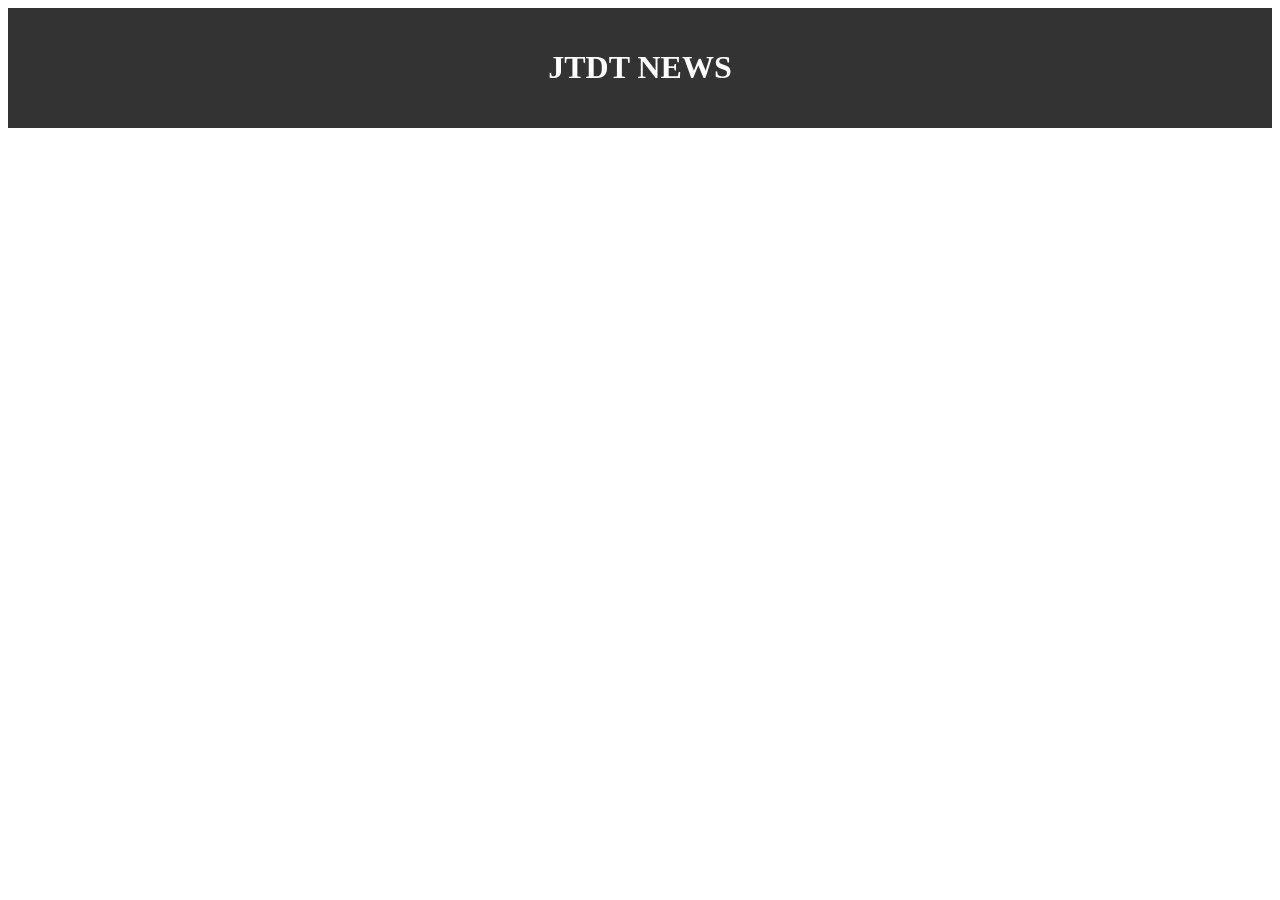
==== index.html @ c072f0c9 "add index.html style.css" ====
<!DOCTYPE html>
<html lang="en">
<head>
    <meta charset="UTF-8">
    <meta name="viewport" content="width=device-width, initial-scale=1.0">
    <title>JTDT NEWS</title>
    <link rel="stylesheet" href="style.css">
</head>
<body>
    <header class="header">
        <h1>JTDT NEWS</h1>
    </header>

    
</body>
</html>
---- style.css ----
.header{
    background-color: #333;
    color: white;
    padding: 20px;
    text-align: center;
}
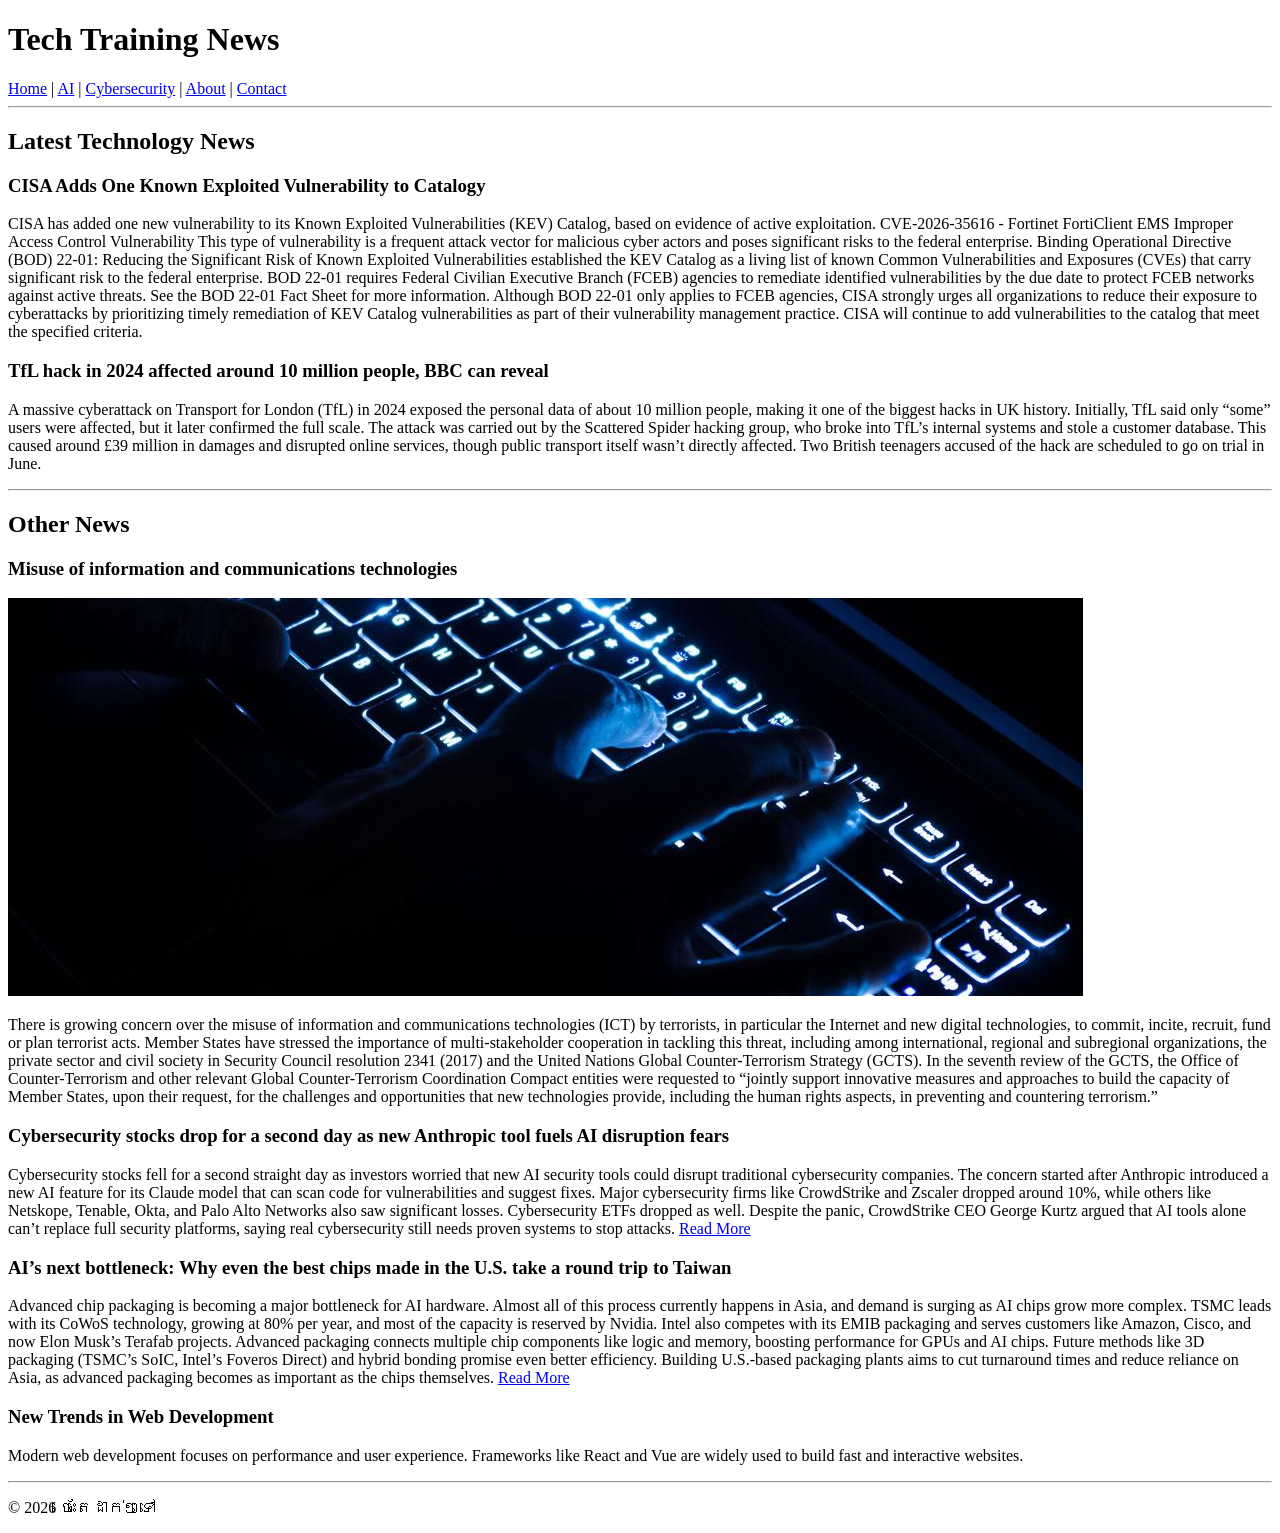
==== commit 5296eb42: "Update Code.html 40%" ====
--- a/index.html
+++ b/index.html
@@ -1,16 +1,116 @@
 <!DOCTYPE html>
-<html lang="en">
+<html>
 <head>
-    <meta charset="UTF-8">
-    <meta name="viewport" content="width=device-width, initial-scale=1.0">
-    <title>JTDT NEWS</title>
-    <link rel="stylesheet" href="style.css">
+    <title>Tech Training News</title>
 </head>
 <body>
-    <header class="header">
-        <h1>JTDT NEWS</h1>
-    </header>
 
-    
+<header>
+    <h1>Tech Training News</h1>
+    <nav>
+        <a href="index.html">Home</a> |
+        <a href="ai.html">AI</a> |
+        <a href="cybersecurity.html">Cybersecurity</a> |
+        <a href="about.html">About</a> |
+        <a href="contact.html">Contact</a>
+    </nav>
+</header>
+
+<hr>
+
+<main>
+
+<!-- HERO SECTION -->
+<section>
+    <h2>Latest Technology News</h2>
+
+    <article>
+        <h3>CISA Adds One Known Exploited Vulnerability to Catalogy</h3>
+        <p>
+        CISA has added one new vulnerability to its Known Exploited Vulnerabilities (KEV) Catalog, based on evidence of active exploitation.
+
+        CVE-2026-35616 - Fortinet FortiClient EMS Improper Access Control Vulnerability
+        This type of vulnerability is a frequent attack vector for malicious cyber actors and poses significant risks to the federal enterprise.
+
+        Binding Operational Directive (BOD) 22-01: Reducing the Significant Risk of Known Exploited Vulnerabilities established the KEV Catalog as a living list of known Common Vulnerabilities and Exposures (CVEs) that carry significant risk to the federal enterprise. BOD 22-01 requires Federal Civilian Executive Branch (FCEB) agencies to remediate identified vulnerabilities by the due date to protect FCEB networks against active threats. See the BOD 22-01 Fact Sheet for more information.
+
+        Although BOD 22-01 only applies to FCEB agencies, CISA strongly urges all organizations to reduce their exposure to cyberattacks by prioritizing timely remediation of KEV Catalog vulnerabilities as part of their vulnerability management practice. CISA will continue to add vulnerabilities to the catalog that meet the specified criteria.
+        </p>
+    </article>
+
+    <article>
+        <h3>TfL hack in 2024 affected around 10 million people, BBC can reveal</h3>
+        <p>
+        A massive cyberattack on Transport for London (TfL) in 2024 exposed the personal data of about 10 million people, making it one of the biggest hacks in UK history. Initially, TfL said only “some” users were affected, but it later confirmed the full scale.
+
+        The attack was carried out by the Scattered Spider hacking group, who broke into TfL’s internal systems and stole a customer database. This caused around £39 million in damages and disrupted online services, though public transport itself wasn’t directly affected.
+
+        Two British teenagers accused of the hack are scheduled to go on trial in June.
+        </p>
+    </article>
+
+</section>
+
+<hr>
+
+<!-- NEWS GRID -->
+<section>
+    <h2>Other News</h2>
+
+    <article>
+        <h3>Misuse of information and communications technologies</h3>
+        <img src="images/misuse.png" alt="cyber">
+        <p>
+        There is growing concern over the misuse of information and communications technologies (ICT) by terrorists, in particular the Internet and new digital technologies, to commit, incite, recruit, fund or plan terrorist acts.
+
+        Member States have stressed the importance of multi-stakeholder cooperation in tackling this threat, including among international, regional and subregional organizations, the private sector and civil society in Security Council resolution 2341 (2017) and the United Nations Global Counter-Terrorism Strategy (GCTS).
+
+        In the seventh review of the GCTS, the Office of Counter-Terrorism and other relevant Global Counter-Terrorism Coordination Compact entities were requested to “jointly support innovative measures and approaches to build the capacity of Member States, upon their request, for the challenges and opportunities that new technologies provide, including the human rights aspects, in preventing and countering terrorism.”
+        </p>
+    </article>
+
+    <article>
+        <h3>Cybersecurity stocks drop for a second day as new Anthropic tool fuels AI disruption fears</h3>
+        <p>
+        Cybersecurity stocks fell for a second straight day as investors worried that new AI security tools could disrupt traditional cybersecurity companies.
+
+        The concern started after Anthropic introduced a new AI feature for its Claude model that can scan code for vulnerabilities and suggest fixes.
+
+        Major cybersecurity firms like CrowdStrike and Zscaler dropped around 10%, while others like Netskope, Tenable, Okta, and Palo Alto Networks also saw significant losses. Cybersecurity ETFs dropped as well.
+
+        Despite the panic, CrowdStrike CEO George Kurtz argued that AI tools alone can’t replace full security platforms, saying real cybersecurity still needs proven systems to stop attacks.
+        <a href="http://cnbc.com/2026/02/23/cybersecurity-stocks-anthropic-ai-crowdstrike.html">Read More</a>
+        </p>
+    </article>
+
+    <article>
+        <h3>AI’s next bottleneck: Why even the best chips made in the U.S. take a round trip to Taiwan</h3>
+        <p>Advanced chip packaging is becoming a major bottleneck for AI hardware. Almost all of this process currently happens in Asia, and demand is surging as AI chips grow more complex.
+
+            TSMC leads with its CoWoS technology, growing at 80% per year, and most of the capacity is reserved by Nvidia. Intel also competes with its EMIB packaging and serves customers like Amazon, Cisco, and now Elon Musk’s Terafab projects.
+
+            Advanced packaging connects multiple chip components like logic and memory, boosting performance for GPUs and AI chips. Future methods like 3D packaging (TSMC’s SoIC, Intel’s Foveros Direct) and hybrid bonding promise even better efficiency.
+
+            Building U.S.-based packaging plants aims to cut turnaround times and reduce reliance on Asia, as advanced packaging becomes as important as the chips themselves. 
+<a href="https://www.cnbc.com/2026/04/08/tsmc-nvidia-advanced-packaging-intel.html">Read More</a>
+        </p>
+    </article>
+
+    <article>
+        <h3>New Trends in Web Development</h3>
+        <p>
+        Modern web development focuses on performance and user experience.
+        Frameworks like React and Vue are widely used to build fast and interactive websites.
+        </p>
+    </article>
+
+</section>
+
+<hr>
+
+<footer>
+    <p>© 2026 ចេះតែដាក់ៗទៅ</p>
+</footer>
+
 </body>
 </html>
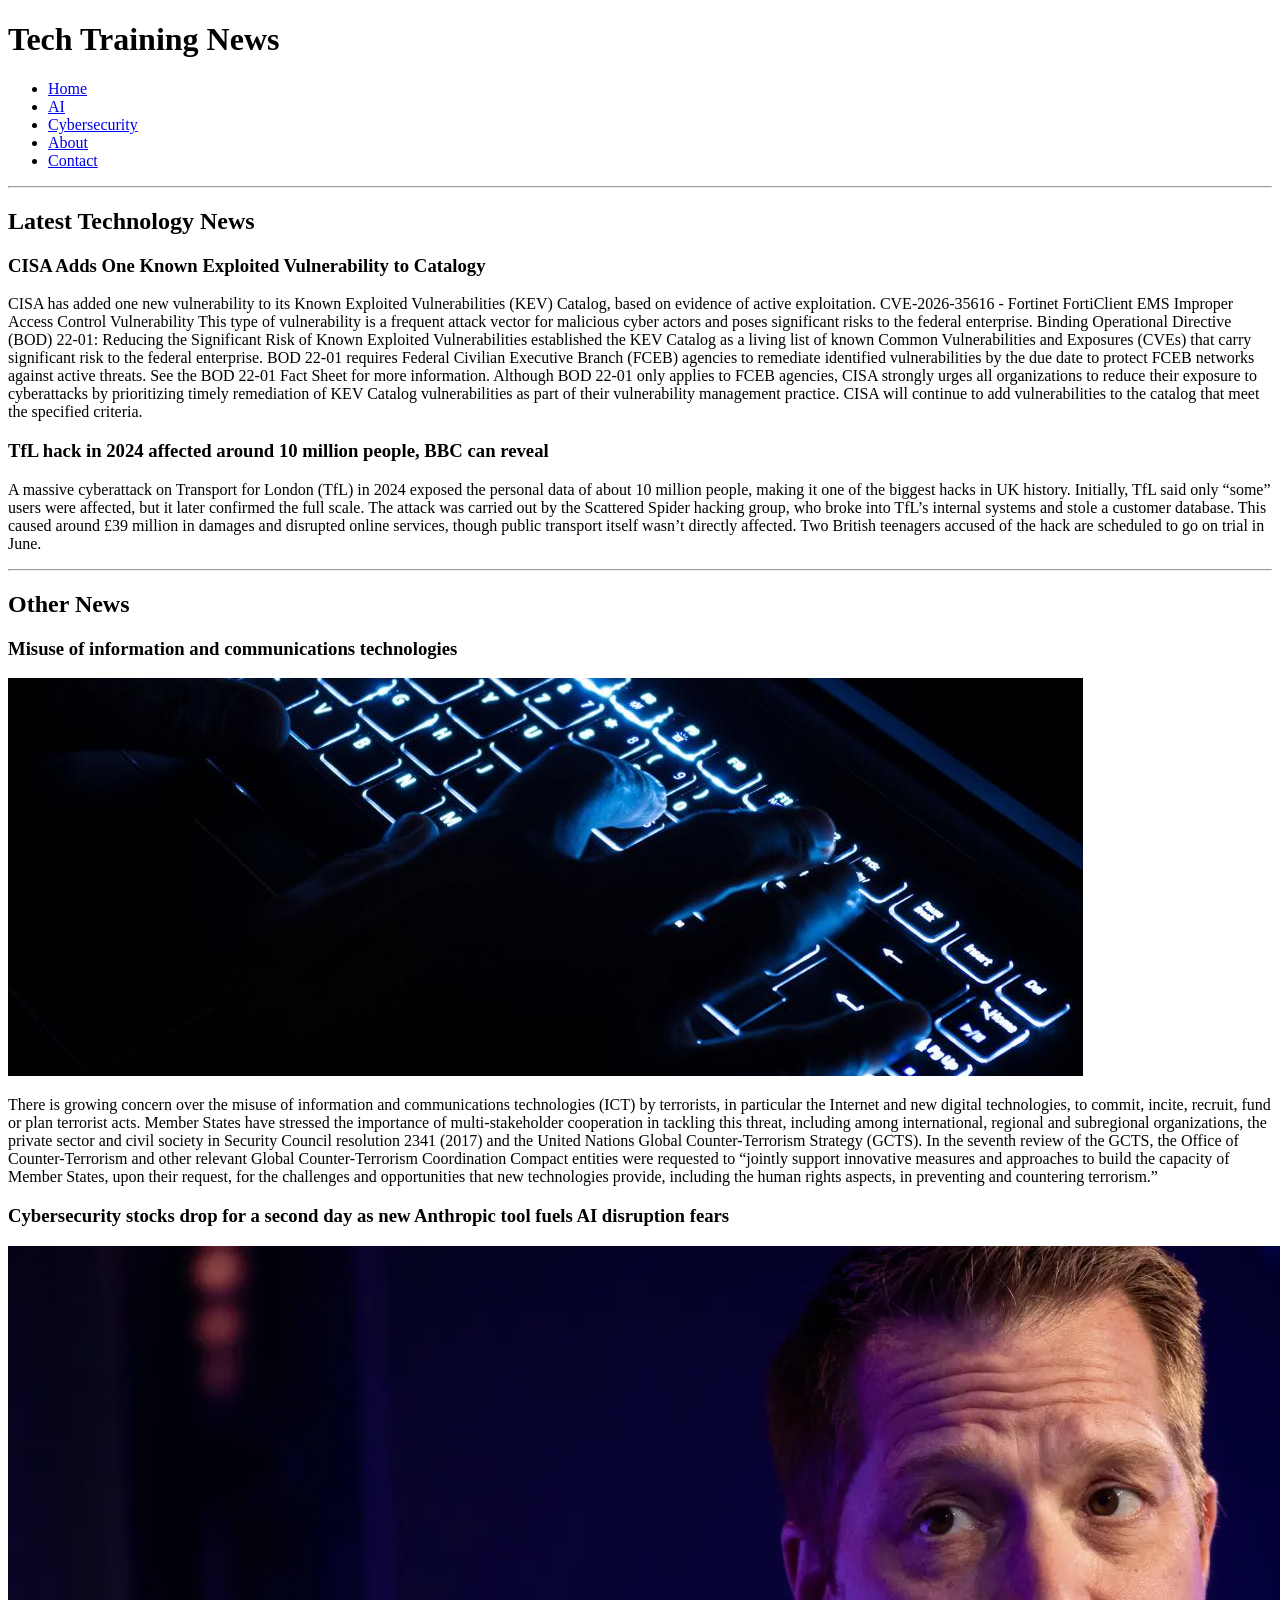
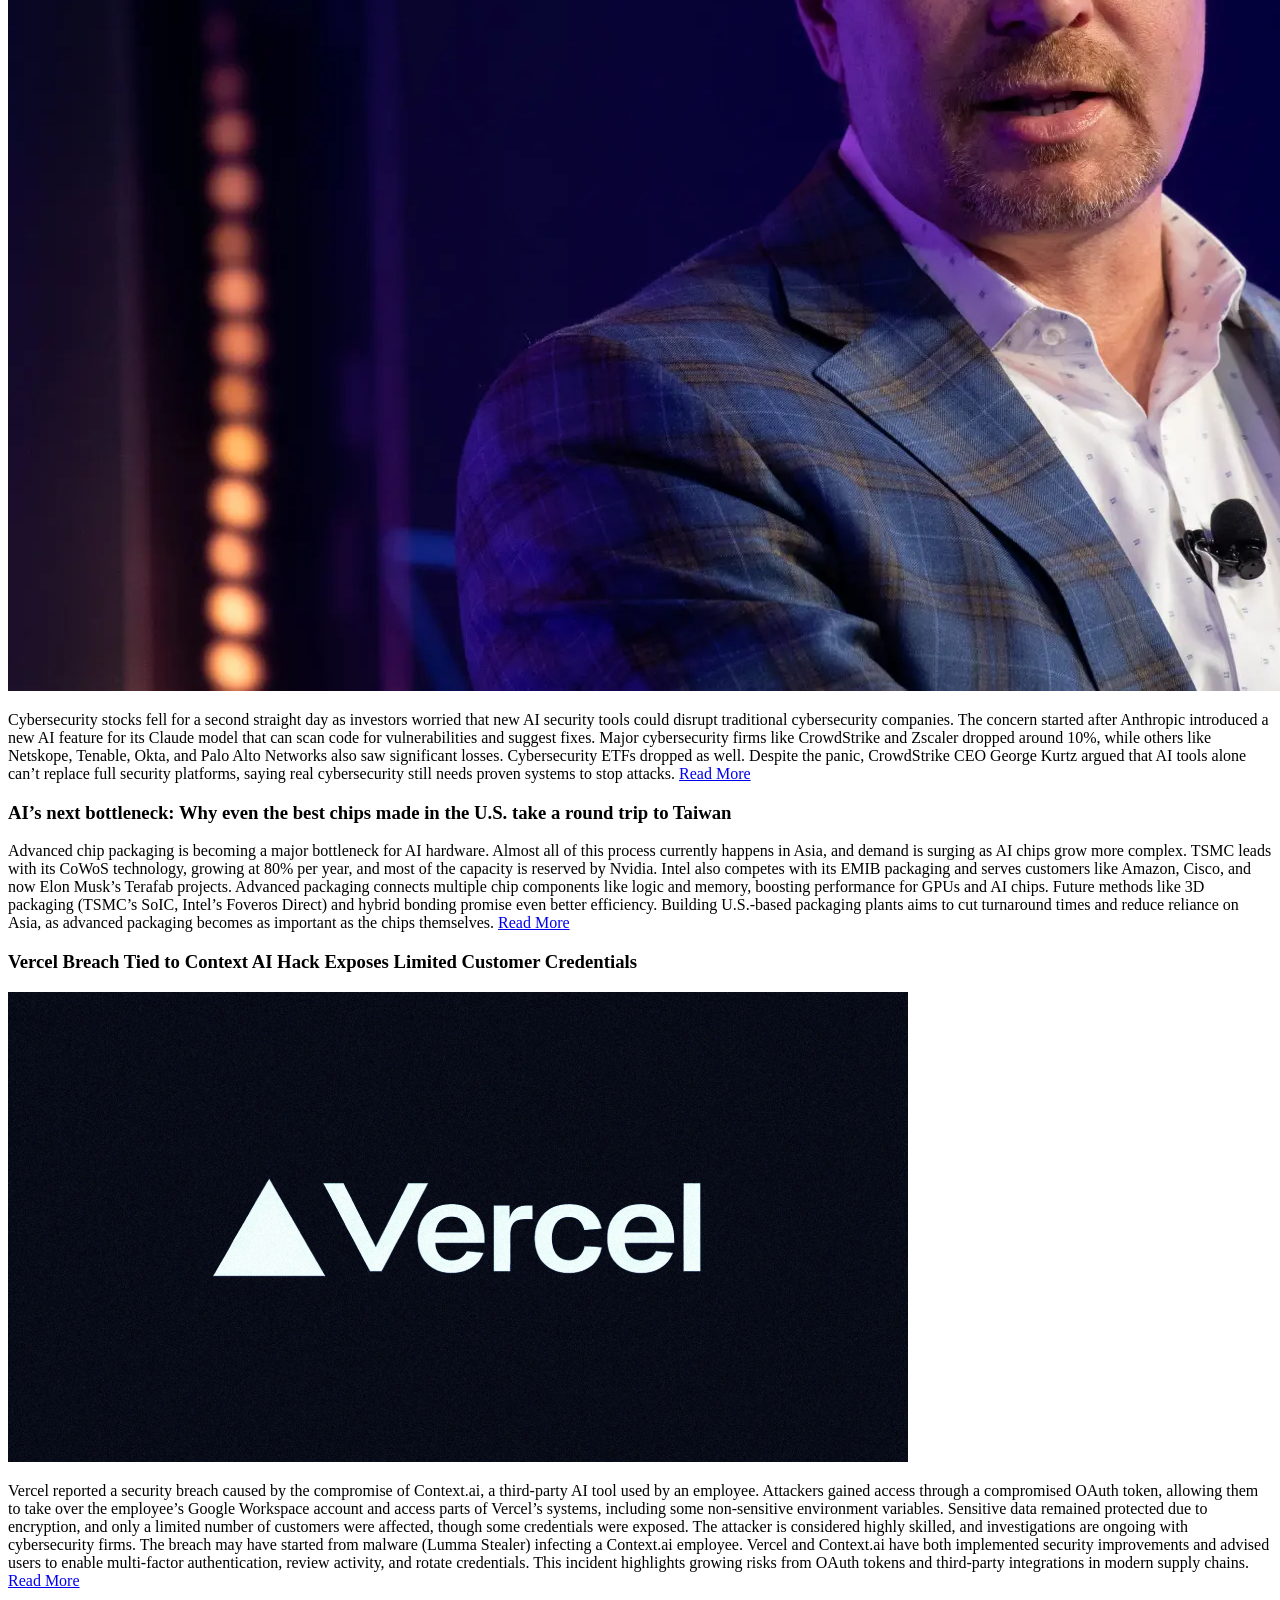
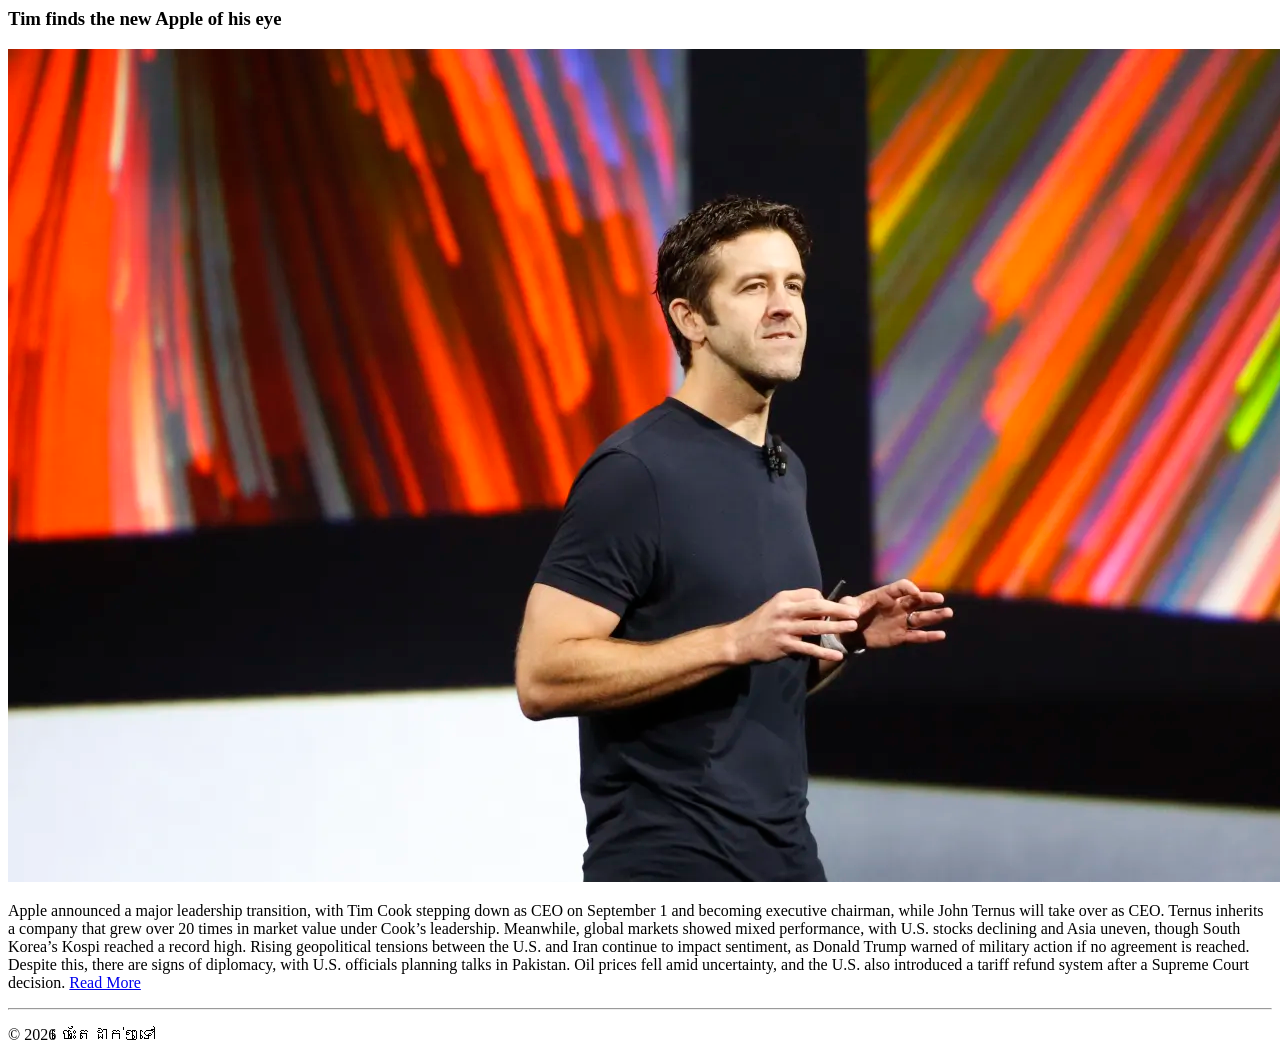
==== commit 392465d3: "Just a few upadates on the html" ====
--- a/index.html
+++ b/index.html
@@ -1,26 +1,33 @@
 <!DOCTYPE html>
-<html>
+<html lang="en">
 <head>
-    <title>Tech Training News</title>
+    <meta charset="UTF-8">
+    <meta name="viewport" content="width=device-width, initial-scale=1.0">
+    <meta name="description" content="Latest technology news covering AI, cybersecurity, and web development trends">
+    <title>Tech Trending News</title>
+    <link rel="stylesheet" href="css/style.css">
 </head>
 <body>
 
-<header>
-    <h1>Tech Training News</h1>
-    <nav>
-        <a href="index.html">Home</a> |
-        <a href="ai.html">AI</a> |
-        <a href="cybersecurity.html">Cybersecurity</a> |
-        <a href="about.html">About</a> |
-        <a href="contact.html">Contact</a>
-    </nav>
+<header class="site-header">
+    <div class="container">
+        <h1 class="site-title">Tech Training News</h1>
+        <nav class="main-nav">
+            <ul class="nav-list">
+                <li><a href="index.html" class="nav-link active">Home</a></li>
+                <li><a href="ai.html" class="nav-link">AI</a></li>
+                <li><a href="cybersecurity.html" class="nav-link">Cybersecurity</a></li>
+                <li><a href="about.html" class="nav-link">About</a></li>
+                <li><a href="contact.html" class="nav-link">Contact</a></li>
+            </ul>
+        </nav>
+    </div>
 </header>
 
 <hr>
 
 <main>
 
-<!-- HERO SECTION -->
 <section>
     <h2>Latest Technology News</h2>
 
@@ -71,37 +78,46 @@
 
     <article>
         <h3>Cybersecurity stocks drop for a second day as new Anthropic tool fuels AI disruption fears</h3>
+        <img src="images/cyber_stock.jpg" alt="cyber">
         <p>
-        Cybersecurity stocks fell for a second straight day as investors worried that new AI security tools could disrupt traditional cybersecurity companies.
-
-        The concern started after Anthropic introduced a new AI feature for its Claude model that can scan code for vulnerabilities and suggest fixes.
-
-        Major cybersecurity firms like CrowdStrike and Zscaler dropped around 10%, while others like Netskope, Tenable, Okta, and Palo Alto Networks also saw significant losses. Cybersecurity ETFs dropped as well.
-
-        Despite the panic, CrowdStrike CEO George Kurtz argued that AI tools alone can’t replace full security platforms, saying real cybersecurity still needs proven systems to stop attacks.
+            Cybersecurity stocks fell for a second straight day as investors worried that new AI security tools could disrupt traditional cybersecurity companies.
+            The concern started after Anthropic introduced a new AI feature for its Claude model that can scan code for vulnerabilities and suggest fixes.
+            Major cybersecurity firms like CrowdStrike and Zscaler dropped around 10%, while others like Netskope, Tenable, Okta, and Palo Alto Networks also saw significant losses. Cybersecurity ETFs dropped as well.
+            Despite the panic, CrowdStrike CEO George Kurtz argued that AI tools alone can’t replace full security platforms, saying real cybersecurity still needs proven systems to stop attacks.
         <a href="http://cnbc.com/2026/02/23/cybersecurity-stocks-anthropic-ai-crowdstrike.html">Read More</a>
         </p>
     </article>
 
     <article>
         <h3>AI’s next bottleneck: Why even the best chips made in the U.S. take a round trip to Taiwan</h3>
-        <p>Advanced chip packaging is becoming a major bottleneck for AI hardware. Almost all of this process currently happens in Asia, and demand is surging as AI chips grow more complex.
-
+        
+        <p> 
+            Advanced chip packaging is becoming a major bottleneck for AI hardware. Almost all of this process currently happens in Asia, and demand is surging as AI chips grow more complex.
             TSMC leads with its CoWoS technology, growing at 80% per year, and most of the capacity is reserved by Nvidia. Intel also competes with its EMIB packaging and serves customers like Amazon, Cisco, and now Elon Musk’s Terafab projects.
-
             Advanced packaging connects multiple chip components like logic and memory, boosting performance for GPUs and AI chips. Future methods like 3D packaging (TSMC’s SoIC, Intel’s Foveros Direct) and hybrid bonding promise even better efficiency.
-
             Building U.S.-based packaging plants aims to cut turnaround times and reduce reliance on Asia, as advanced packaging becomes as important as the chips themselves. 
-<a href="https://www.cnbc.com/2026/04/08/tsmc-nvidia-advanced-packaging-intel.html">Read More</a>
+        <a href="https://www.cnbc.com/2026/04/08/tsmc-nvidia-advanced-packaging-intel.html">Read More</a>
         </p>
     </article>
 
     <article>
-        <h3>New Trends in Web Development</h3>
+        <h3>Vercel Breach Tied to Context AI Hack Exposes Limited Customer Credentials</h3>
+        <img src="images/vercel.jpg" width="" alt="cyber">
         <p>
-        Modern web development focuses on performance and user experience.
-        Frameworks like React and Vue are widely used to build fast and interactive websites.
+            Vercel reported a security breach caused by the compromise of Context.ai, a third-party AI tool used by an employee. Attackers gained access through a compromised OAuth token, allowing them to take over the employee’s Google Workspace account and access parts of Vercel’s systems, including some non-sensitive environment variables. Sensitive data remained protected due to encryption, and only a limited number of customers were affected, though some credentials were exposed.
+            The attacker is considered highly skilled, and investigations are ongoing with cybersecurity firms. The breach may have started from malware (Lumma Stealer) infecting a Context.ai employee. Vercel and Context.ai have both implemented security improvements and advised users to enable multi-factor authentication, review activity, and rotate credentials. This incident highlights growing risks from OAuth tokens and third-party integrations in modern supply chains.
+            <a href="https://thehackernews.com/2026/04/vercel-breach-tied-to-context-ai-hack.html">Read More</a>
         </p>
+    </article>
+    <article>
+        <h3>Tim finds the new Apple of his eye</h3>
+        <img src="images/john_apple.jpg" alt="others">
+        <p>
+            Apple announced a major leadership transition, with Tim Cook stepping down as CEO on September 1 and becoming executive chairman, while John Ternus will take over as CEO. Ternus inherits a company that grew over 20 times in market value under Cook’s leadership. Meanwhile, global markets showed mixed performance, with U.S. stocks declining and Asia uneven, though South Korea’s Kospi reached a record high. Rising geopolitical tensions between the U.S. and Iran continue to impact sentiment, as Donald Trump warned of military action if no agreement is reached. Despite this, there are signs of diplomacy, with U.S. officials planning talks in Pakistan. Oil prices fell amid uncertainty, and the U.S. also introduced a tariff refund system after a Supreme Court decision.
+            <a href="https://www.cnbc.com/2026/04/21/apple-new-ceo-john-ternus-tim-cook-trump-iran.html">Read More</a>
+        </p>
+        
+
     </article>
 
 </section>
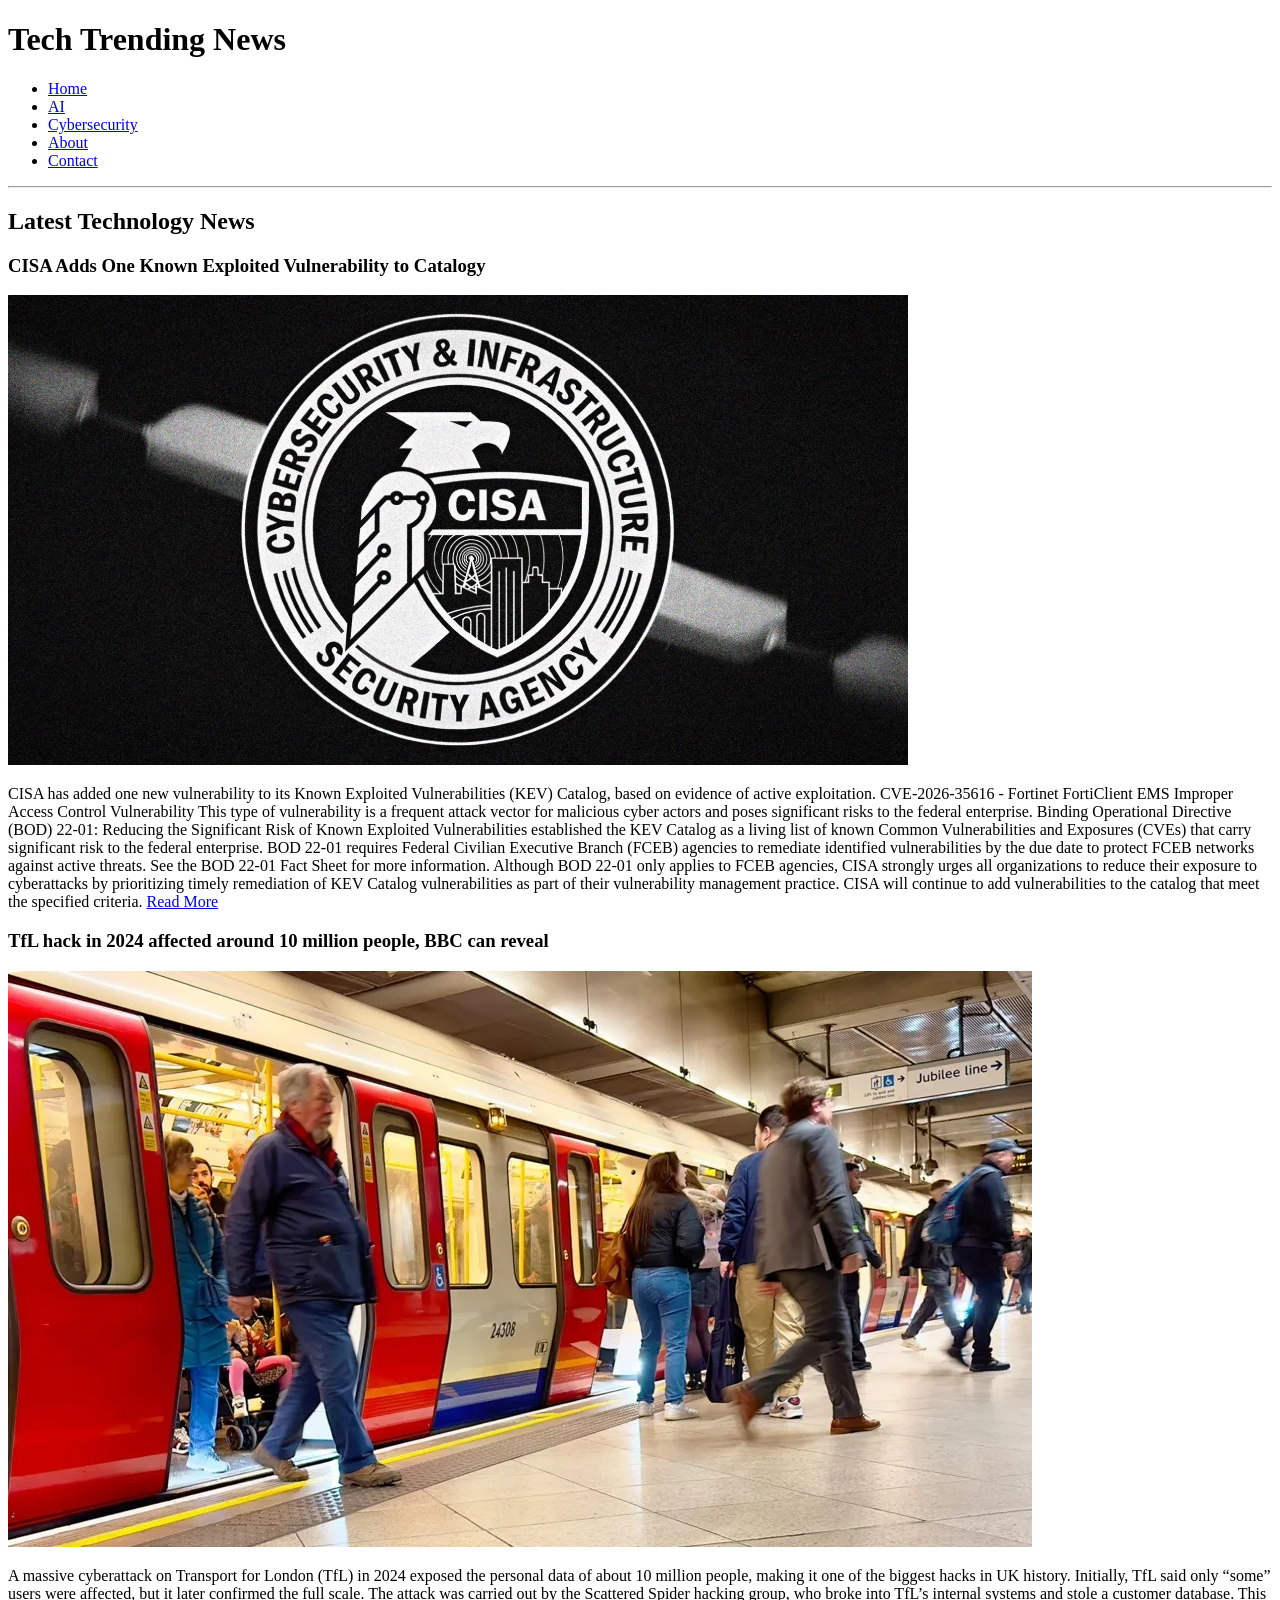
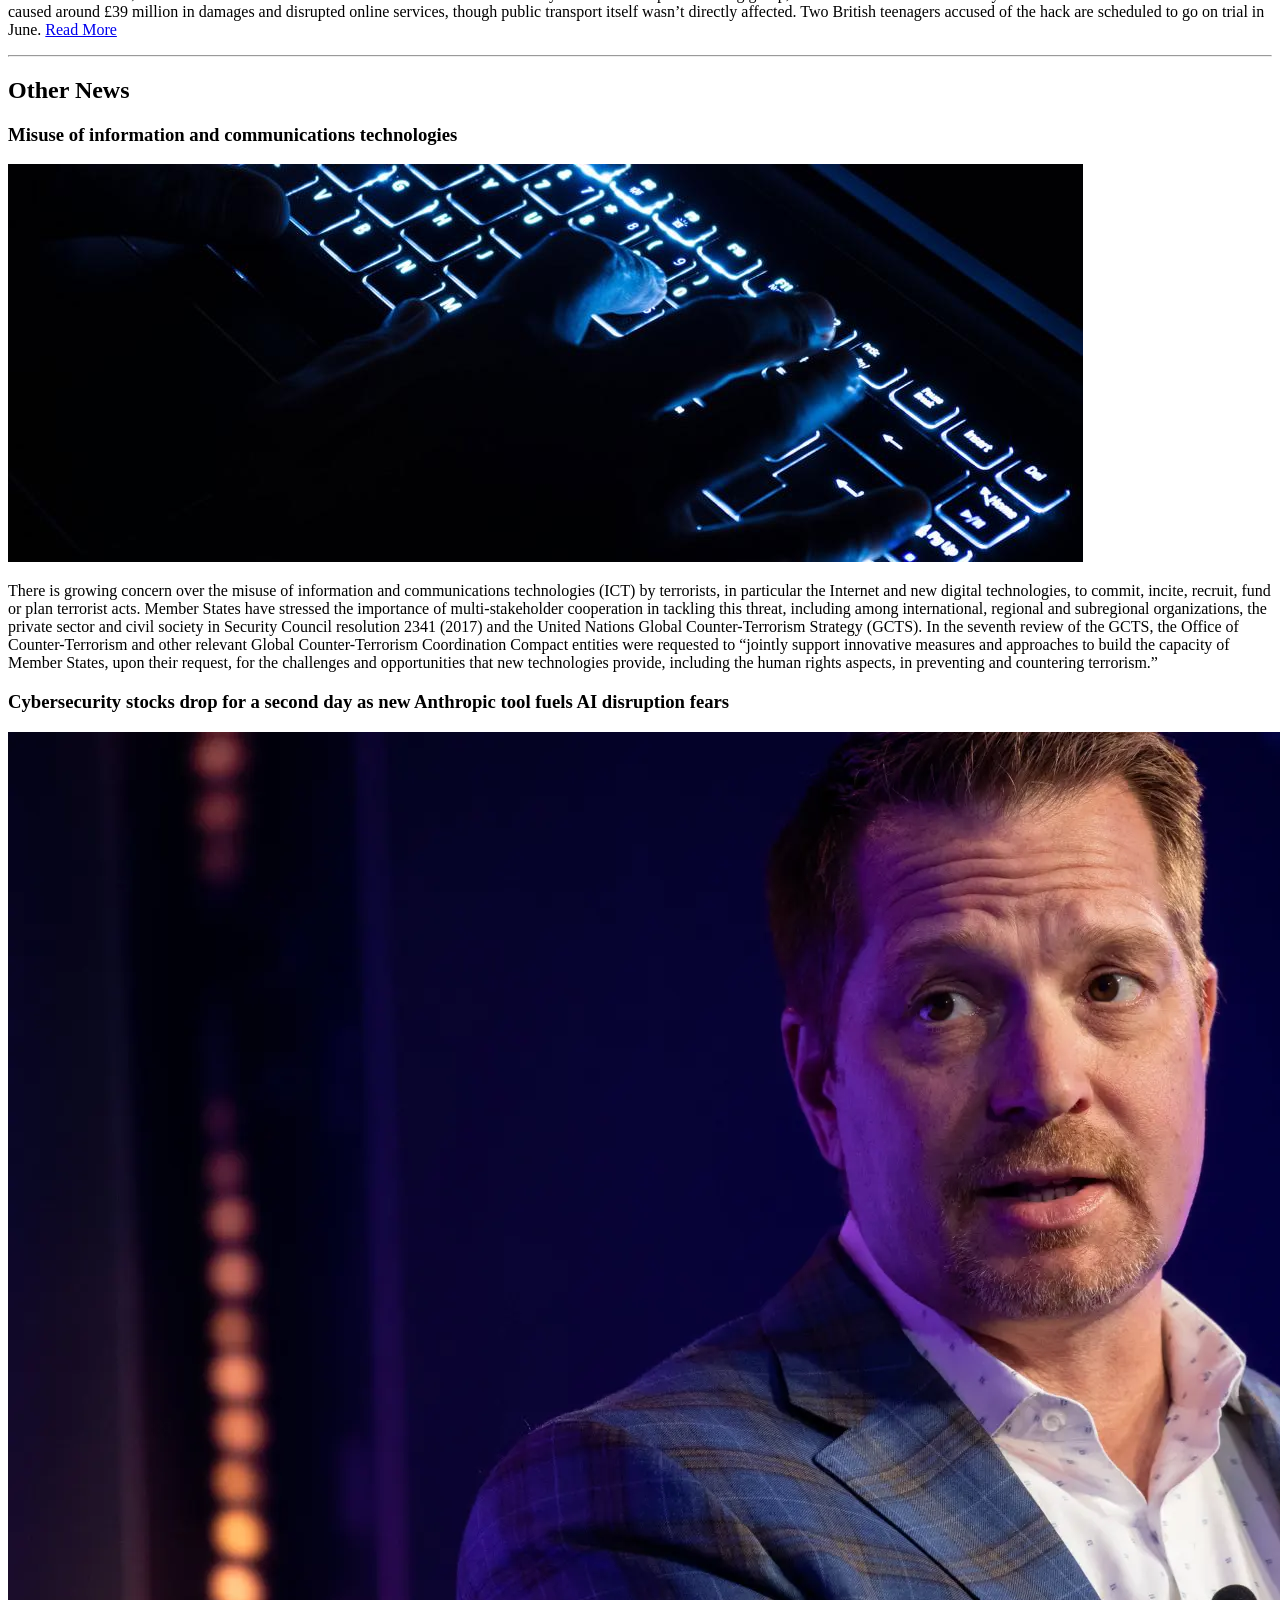
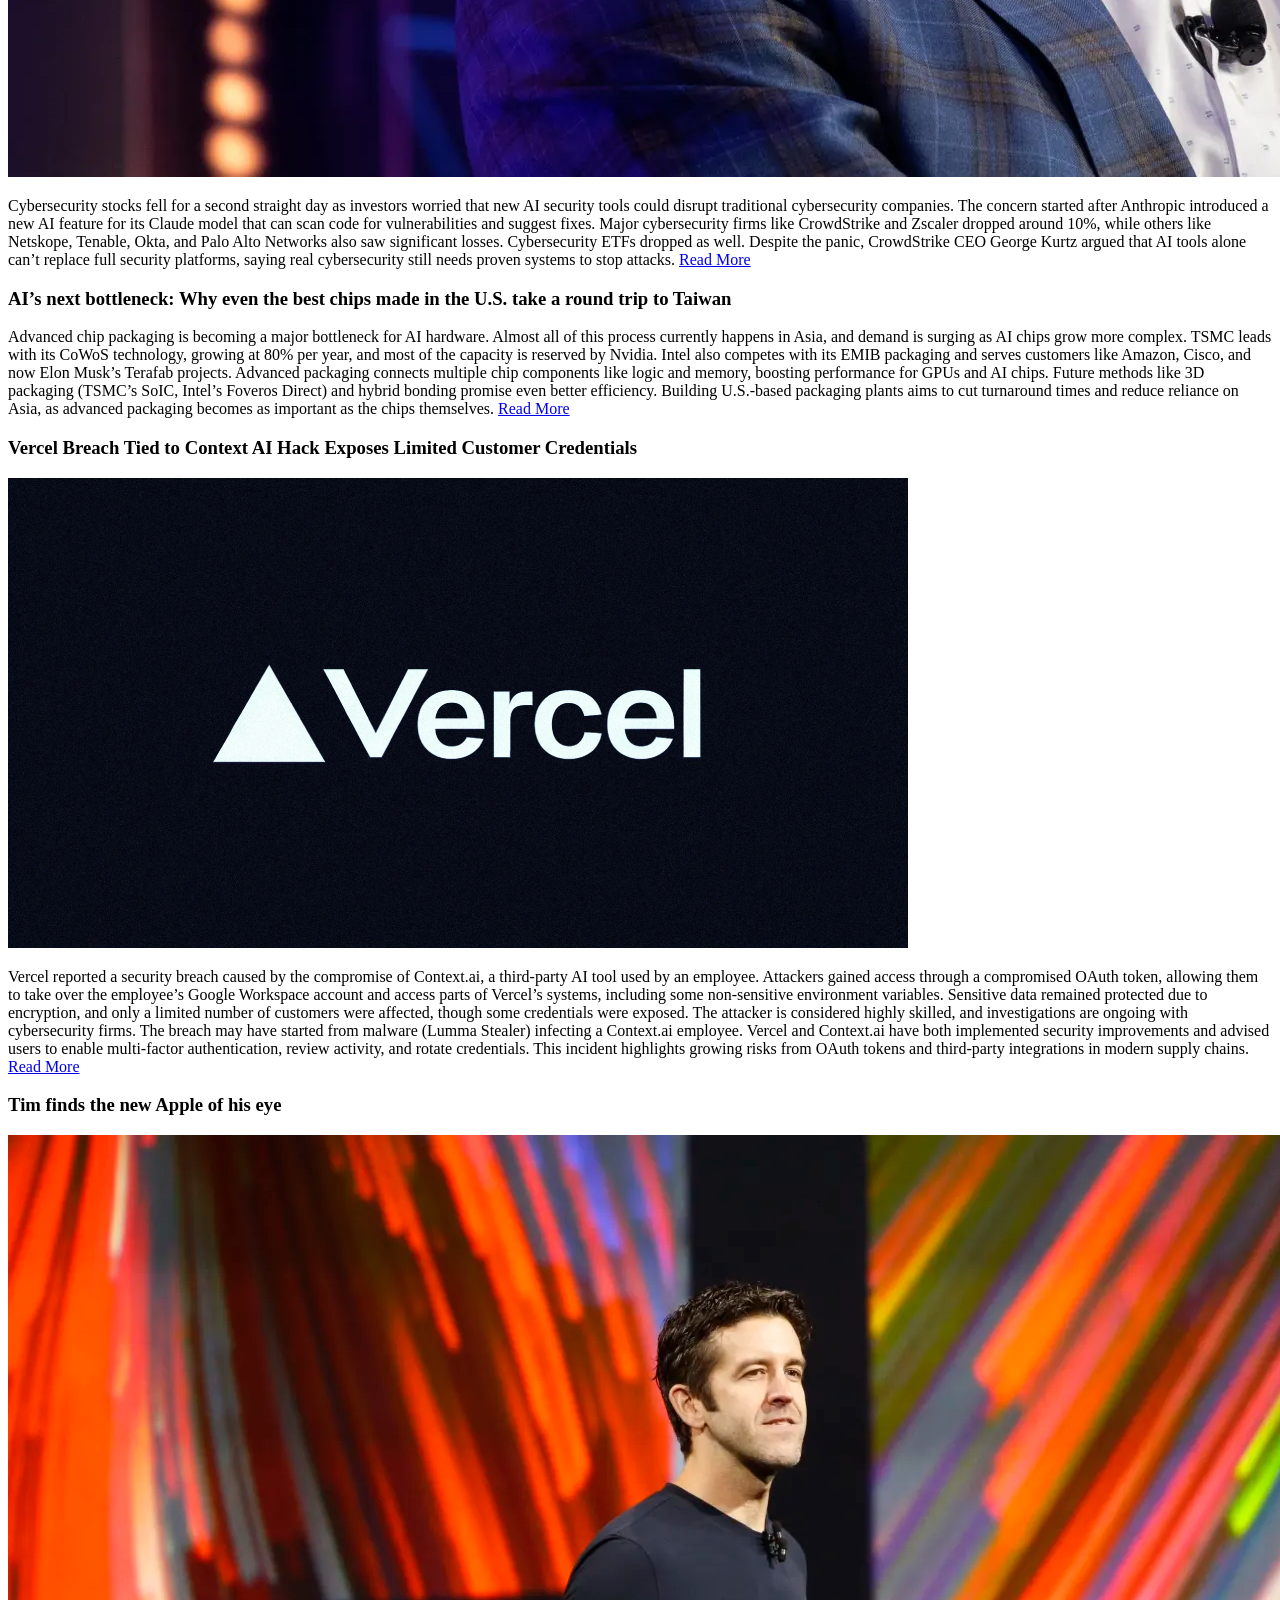
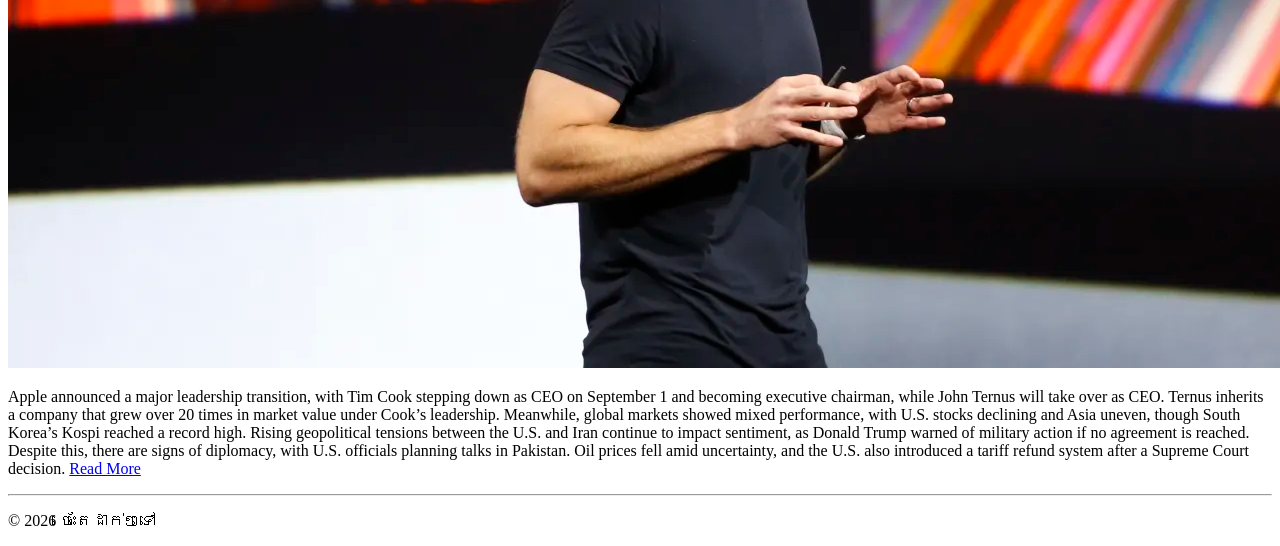
==== commit ae3cc9a1: "more updates" ====
--- a/index.html
+++ b/index.html
@@ -11,7 +11,7 @@
 
 <header class="site-header">
     <div class="container">
-        <h1 class="site-title">Tech Training News</h1>
+        <h1 class="site-title">Tech Trending News</h1>
         <nav class="main-nav">
             <ul class="nav-list">
                 <li><a href="index.html" class="nav-link active">Home</a></li>
@@ -33,26 +33,27 @@
 
     <article>
         <h3>CISA Adds One Known Exploited Vulnerability to Catalogy</h3>
+        <img src="images/cisa.jpg" alt="cyber">
         <p>
         CISA has added one new vulnerability to its Known Exploited Vulnerabilities (KEV) Catalog, based on evidence of active exploitation.
-
         CVE-2026-35616 - Fortinet FortiClient EMS Improper Access Control Vulnerability
         This type of vulnerability is a frequent attack vector for malicious cyber actors and poses significant risks to the federal enterprise.
-
         Binding Operational Directive (BOD) 22-01: Reducing the Significant Risk of Known Exploited Vulnerabilities established the KEV Catalog as a living list of known Common Vulnerabilities and Exposures (CVEs) that carry significant risk to the federal enterprise. BOD 22-01 requires Federal Civilian Executive Branch (FCEB) agencies to remediate identified vulnerabilities by the due date to protect FCEB networks against active threats. See the BOD 22-01 Fact Sheet for more information.
-
         Although BOD 22-01 only applies to FCEB agencies, CISA strongly urges all organizations to reduce their exposure to cyberattacks by prioritizing timely remediation of KEV Catalog vulnerabilities as part of their vulnerability management practice. CISA will continue to add vulnerabilities to the catalog that meet the specified criteria.
+        <a href="https://www.cisa.gov/news-events/alerts/2022/02/04/cisa-adds-one-known-exploited-vulnerability-catalog">Read More</a>
         </p>
     </article>
 
     <article>
         <h3>TfL hack in 2024 affected around 10 million people, BBC can reveal</h3>
+        <img src="images/2024_hack_bbc.jpg" alt="cyber">
         <p>
         A massive cyberattack on Transport for London (TfL) in 2024 exposed the personal data of about 10 million people, making it one of the biggest hacks in UK history. Initially, TfL said only “some” users were affected, but it later confirmed the full scale.
 
         The attack was carried out by the Scattered Spider hacking group, who broke into TfL’s internal systems and stole a customer database. This caused around £39 million in damages and disrupted online services, though public transport itself wasn’t directly affected.
 
         Two British teenagers accused of the hack are scheduled to go on trial in June.
+        <a href="https://www.bbc.com/news/articles/cz0ggkr2g77o">Read More</a>
         </p>
     </article>
 
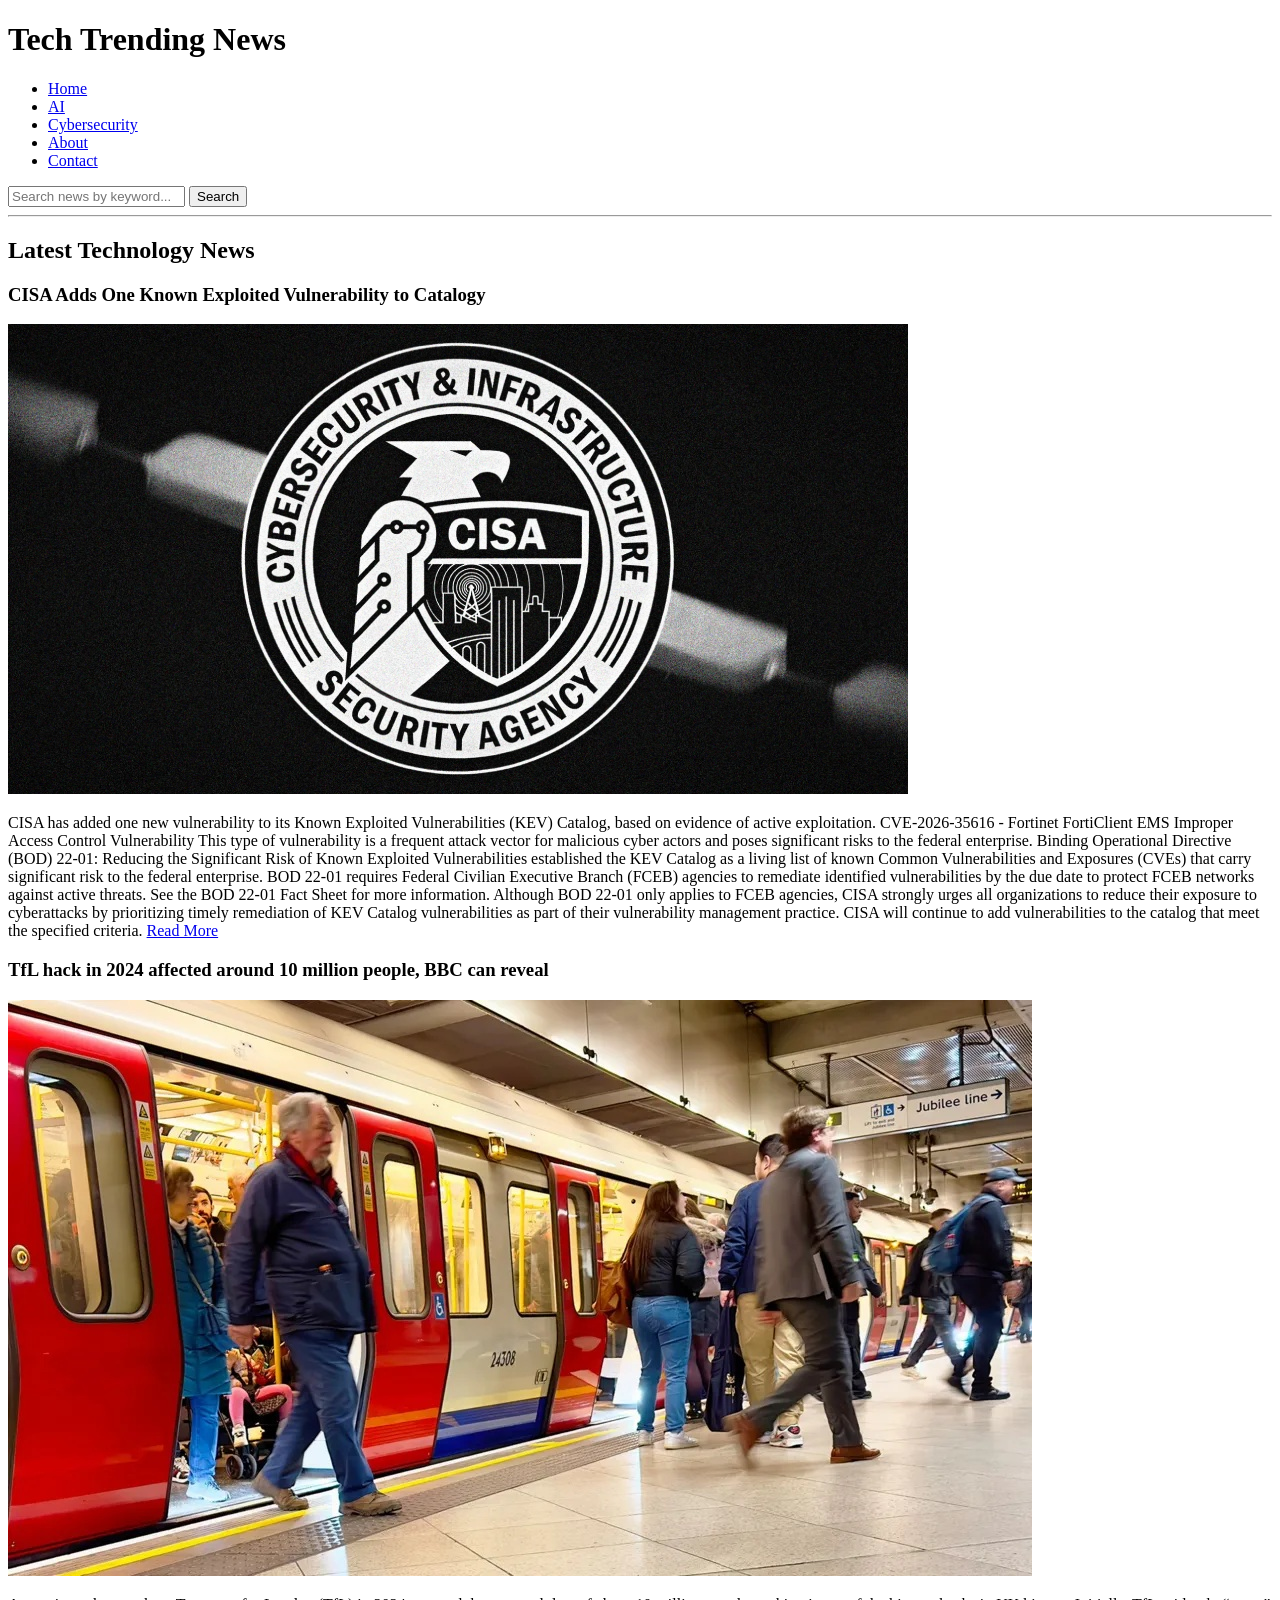
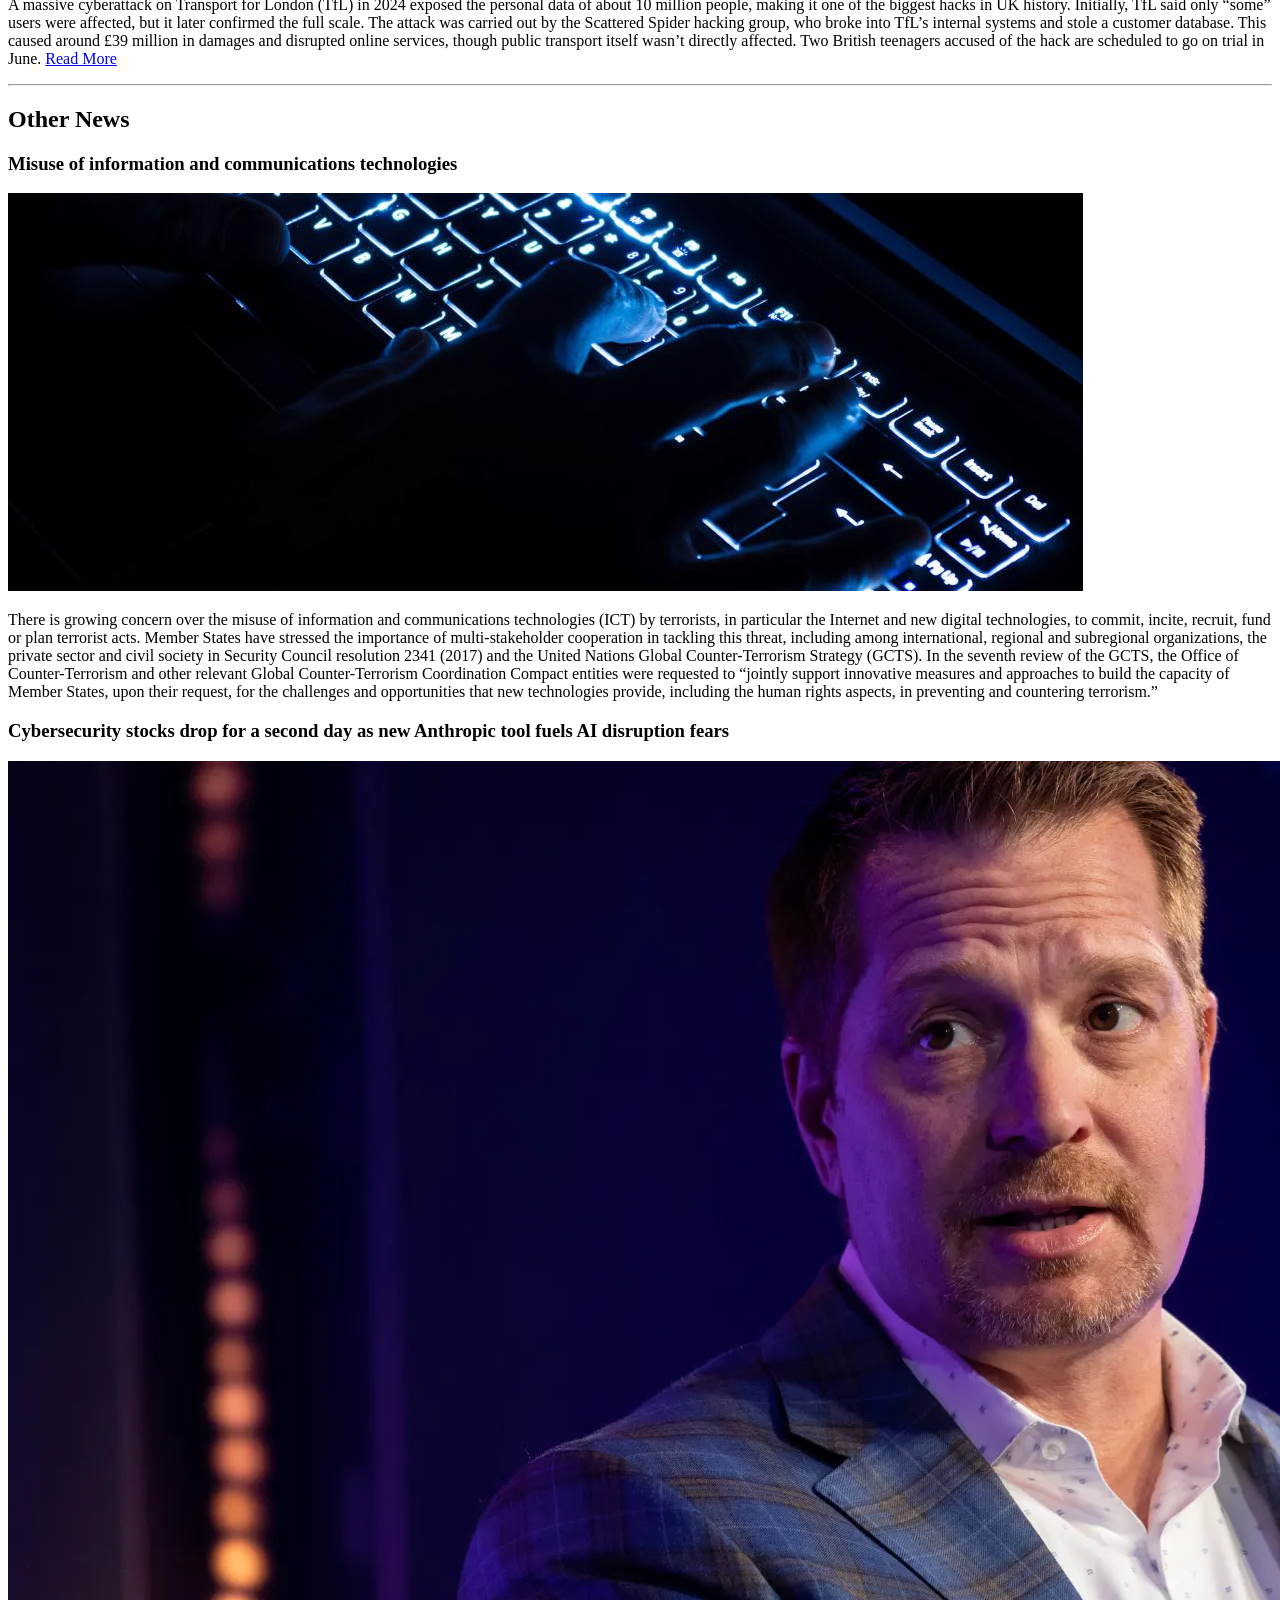
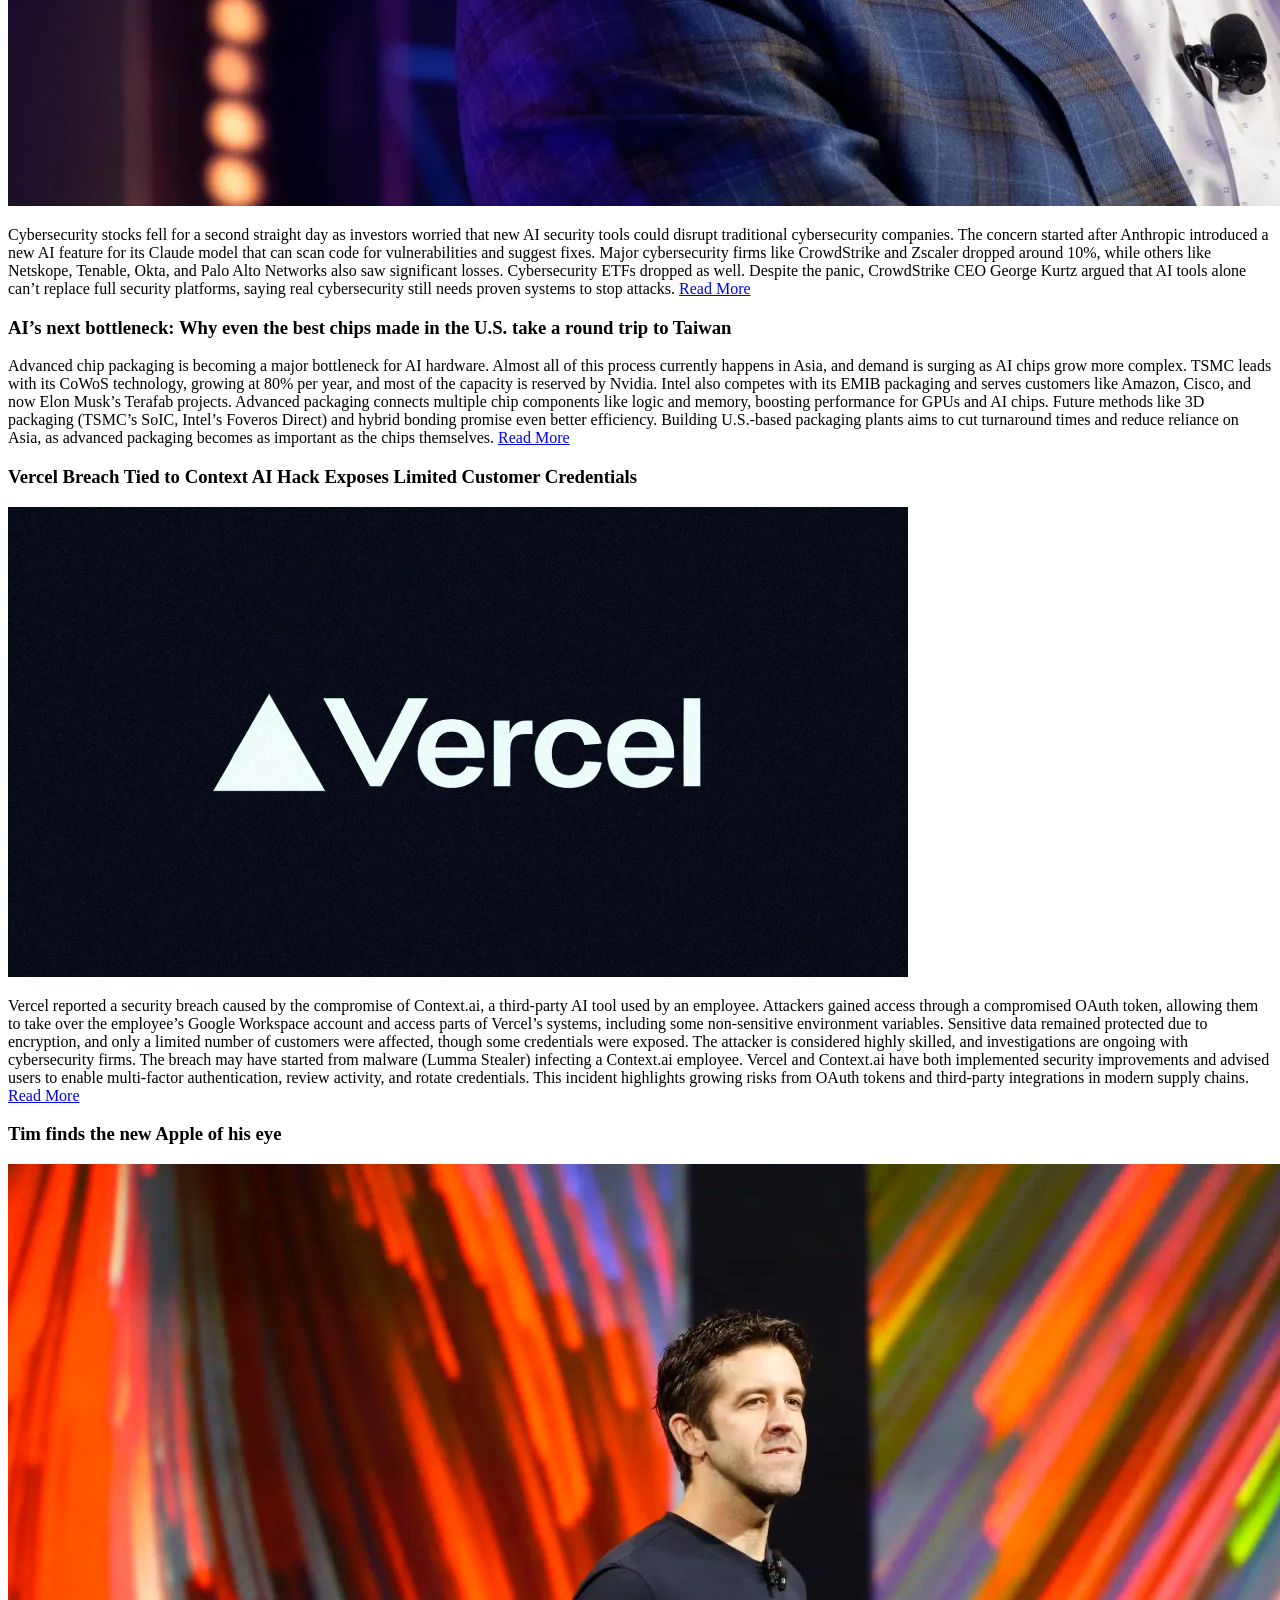
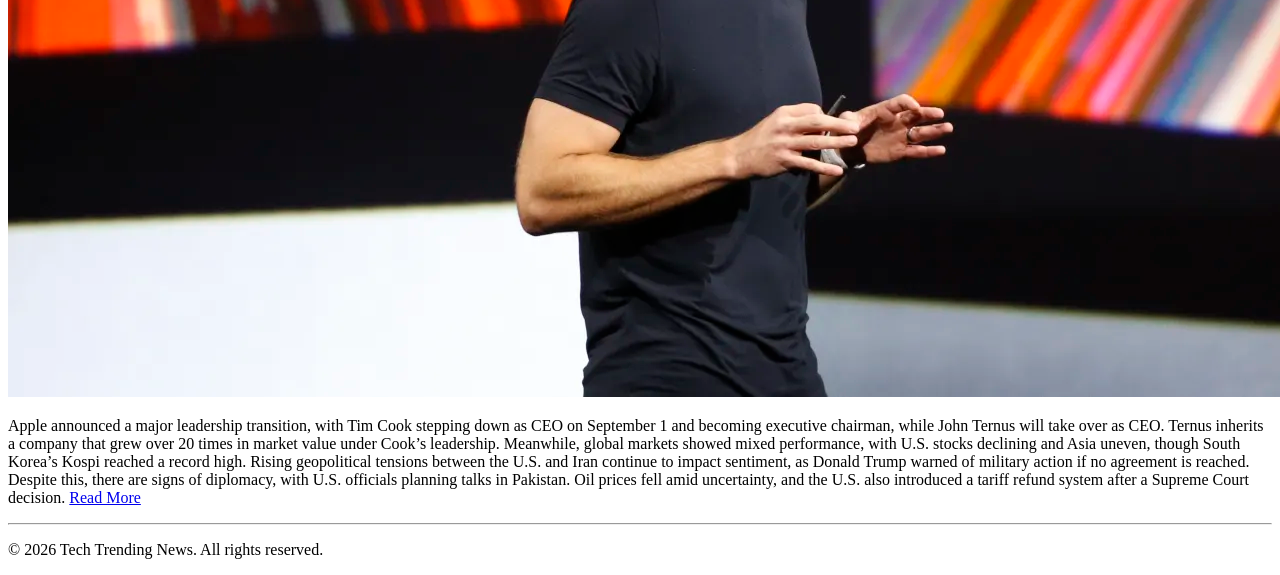
==== commit 11699f95: "more Updates" ====
--- a/index.html
+++ b/index.html
@@ -5,7 +5,6 @@
     <meta name="viewport" content="width=device-width, initial-scale=1.0">
     <meta name="description" content="Latest technology news covering AI, cybersecurity, and web development trends">
     <title>Tech Trending News</title>
-    <link rel="stylesheet" href="css/style.css">
 </head>
 <body>
 
@@ -21,6 +20,12 @@
                 <li><a href="contact.html" class="nav-link">Contact</a></li>
             </ul>
         </nav>
+    </div>
+    <div class="container">
+        <div class="search-bar">
+            <input type="text" id="searchInput" placeholder="Search news by keyword...">
+            <button id="searchBtn">Search</button>
+        </div>
     </div>
 </header>
 
@@ -126,7 +131,7 @@
 <hr>
 
 <footer>
-    <p>© 2026 ចេះតែដាក់ៗទៅ</p>
+    <p>&copy; 2026 Tech Trending News. All rights reserved.</p>
 </footer>
 
 </body>
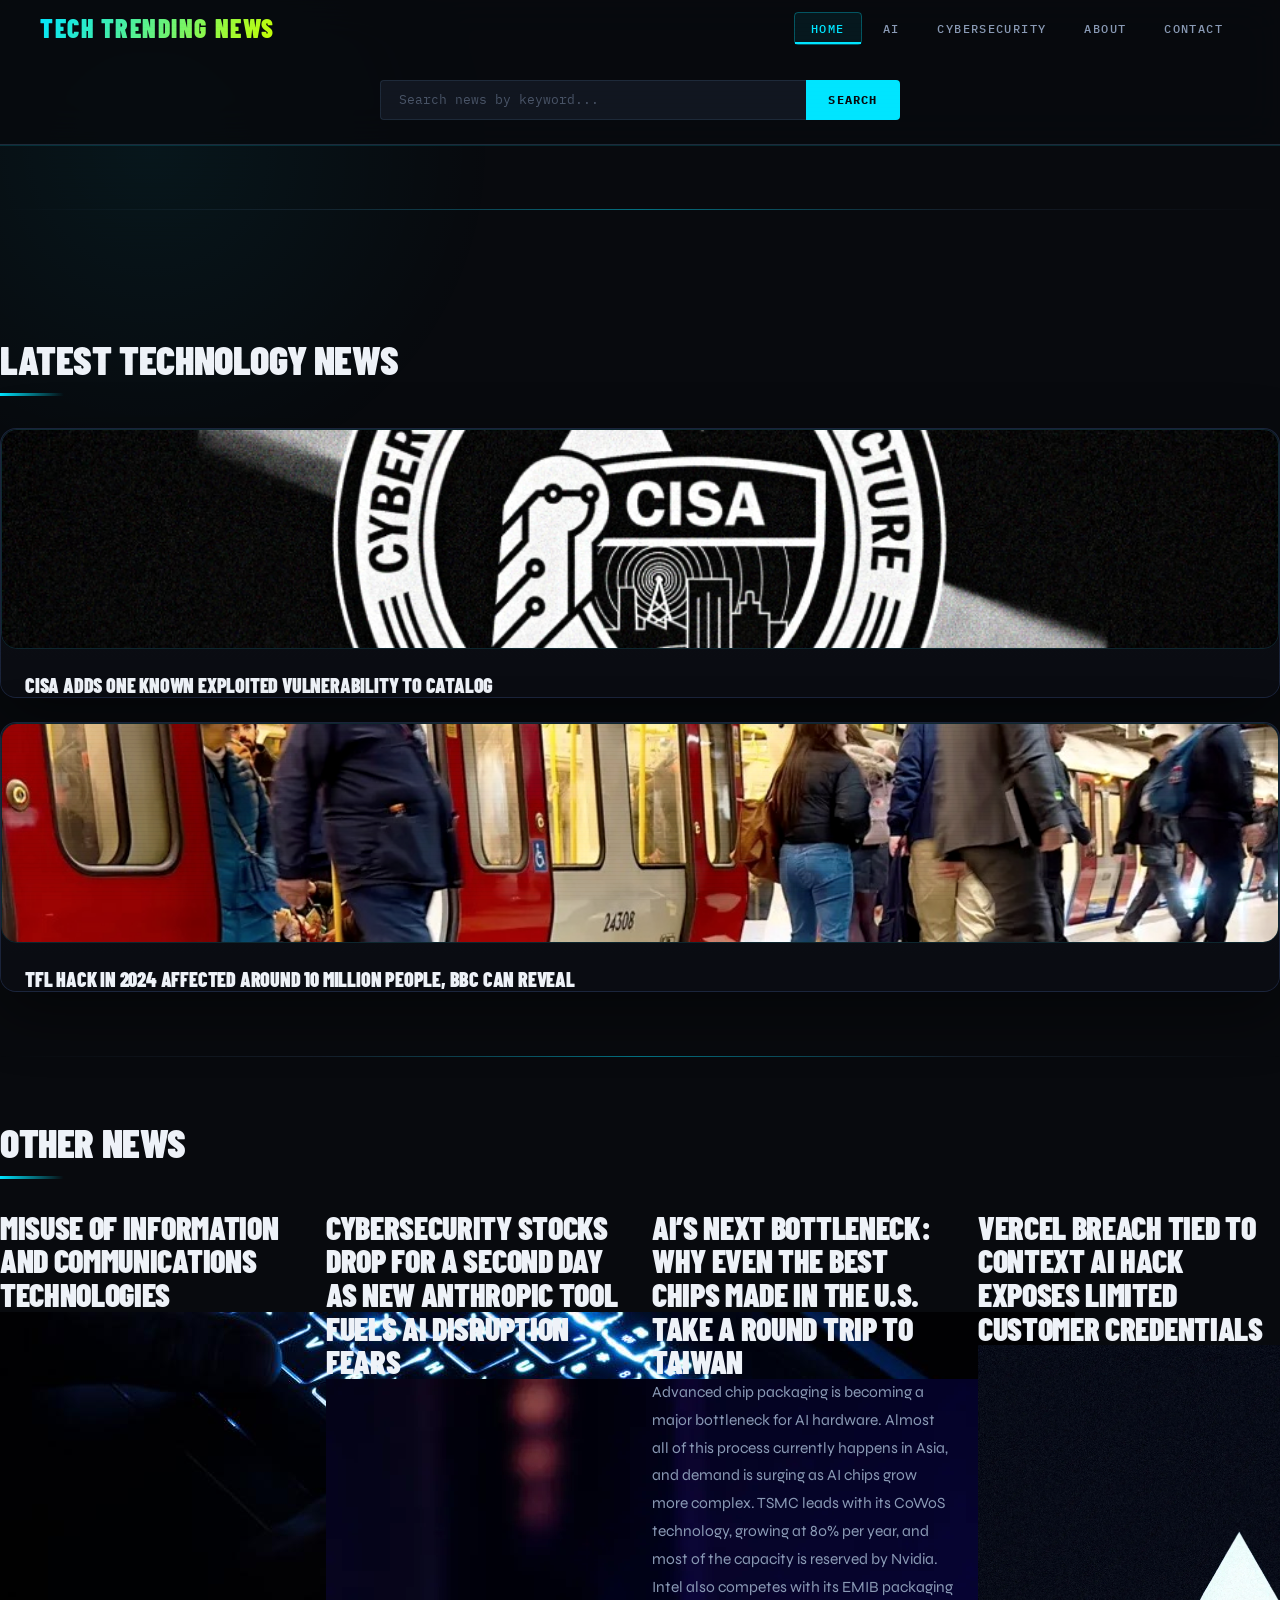
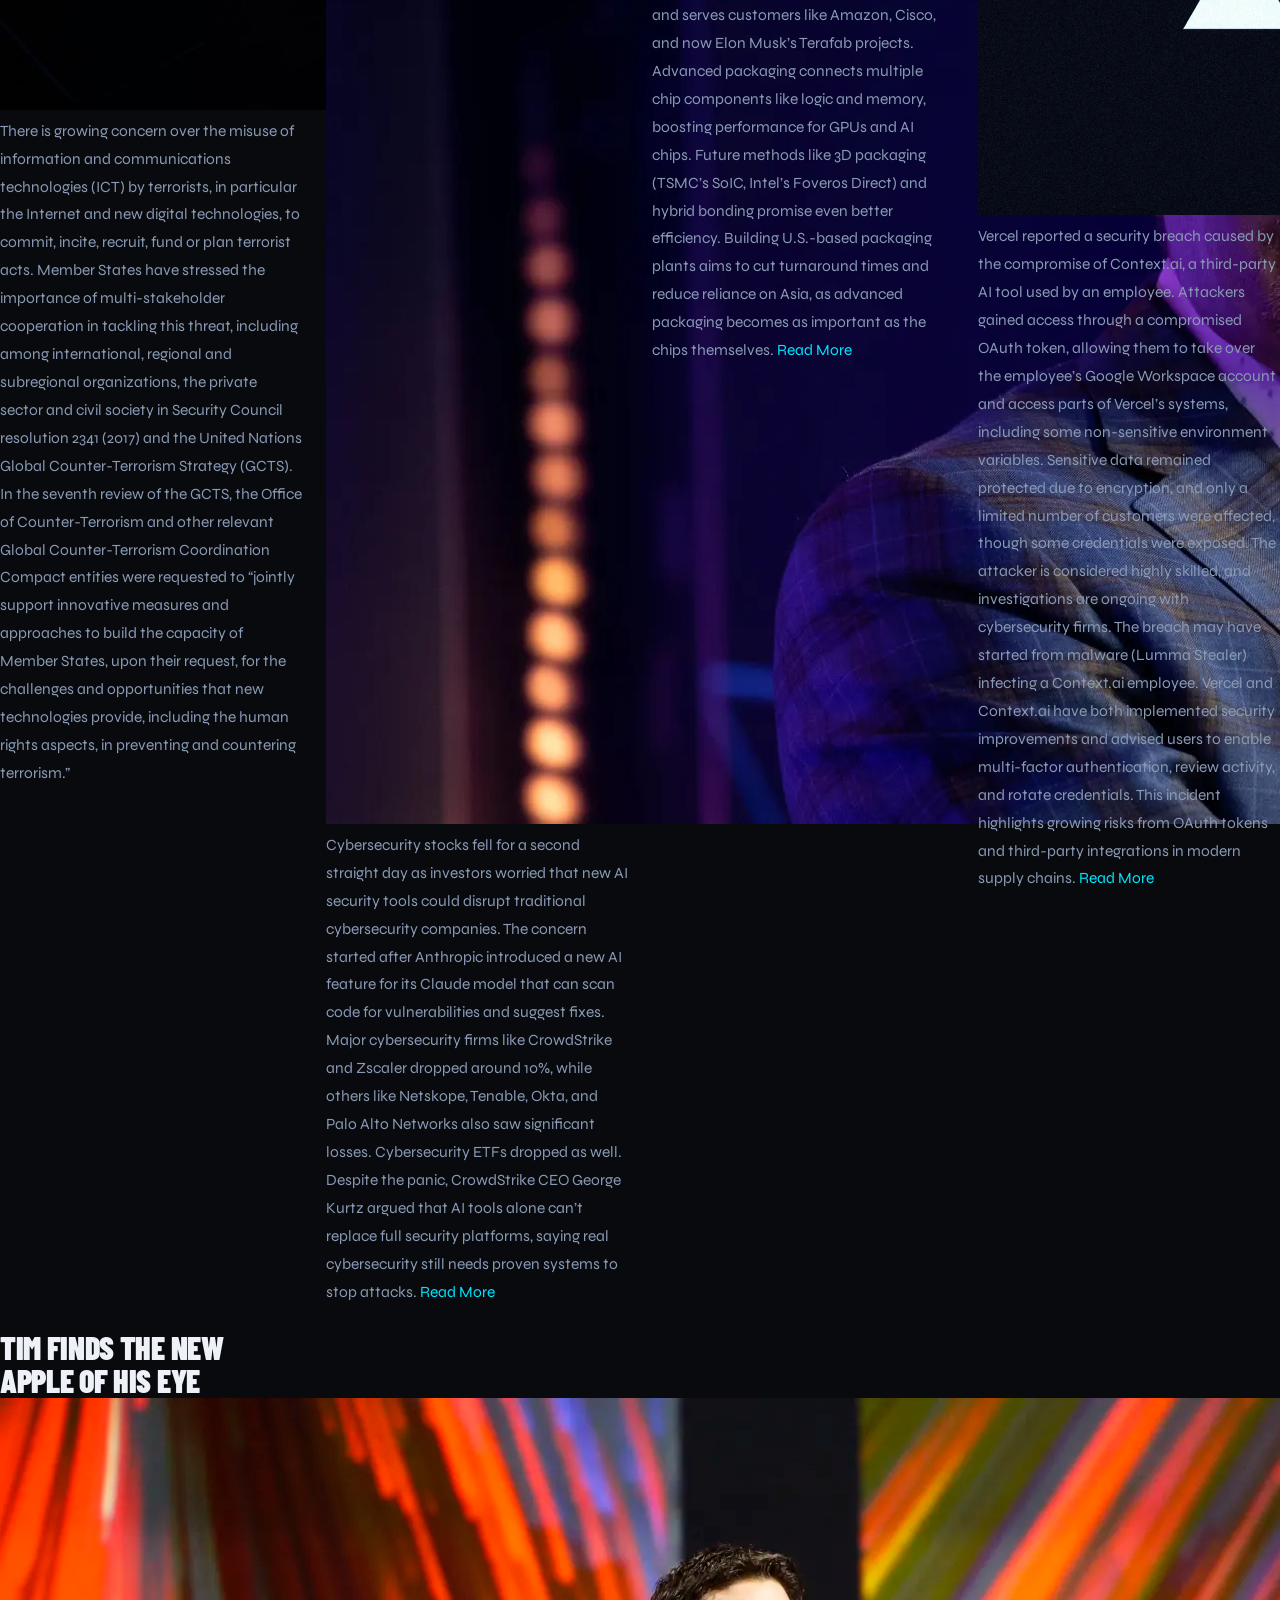
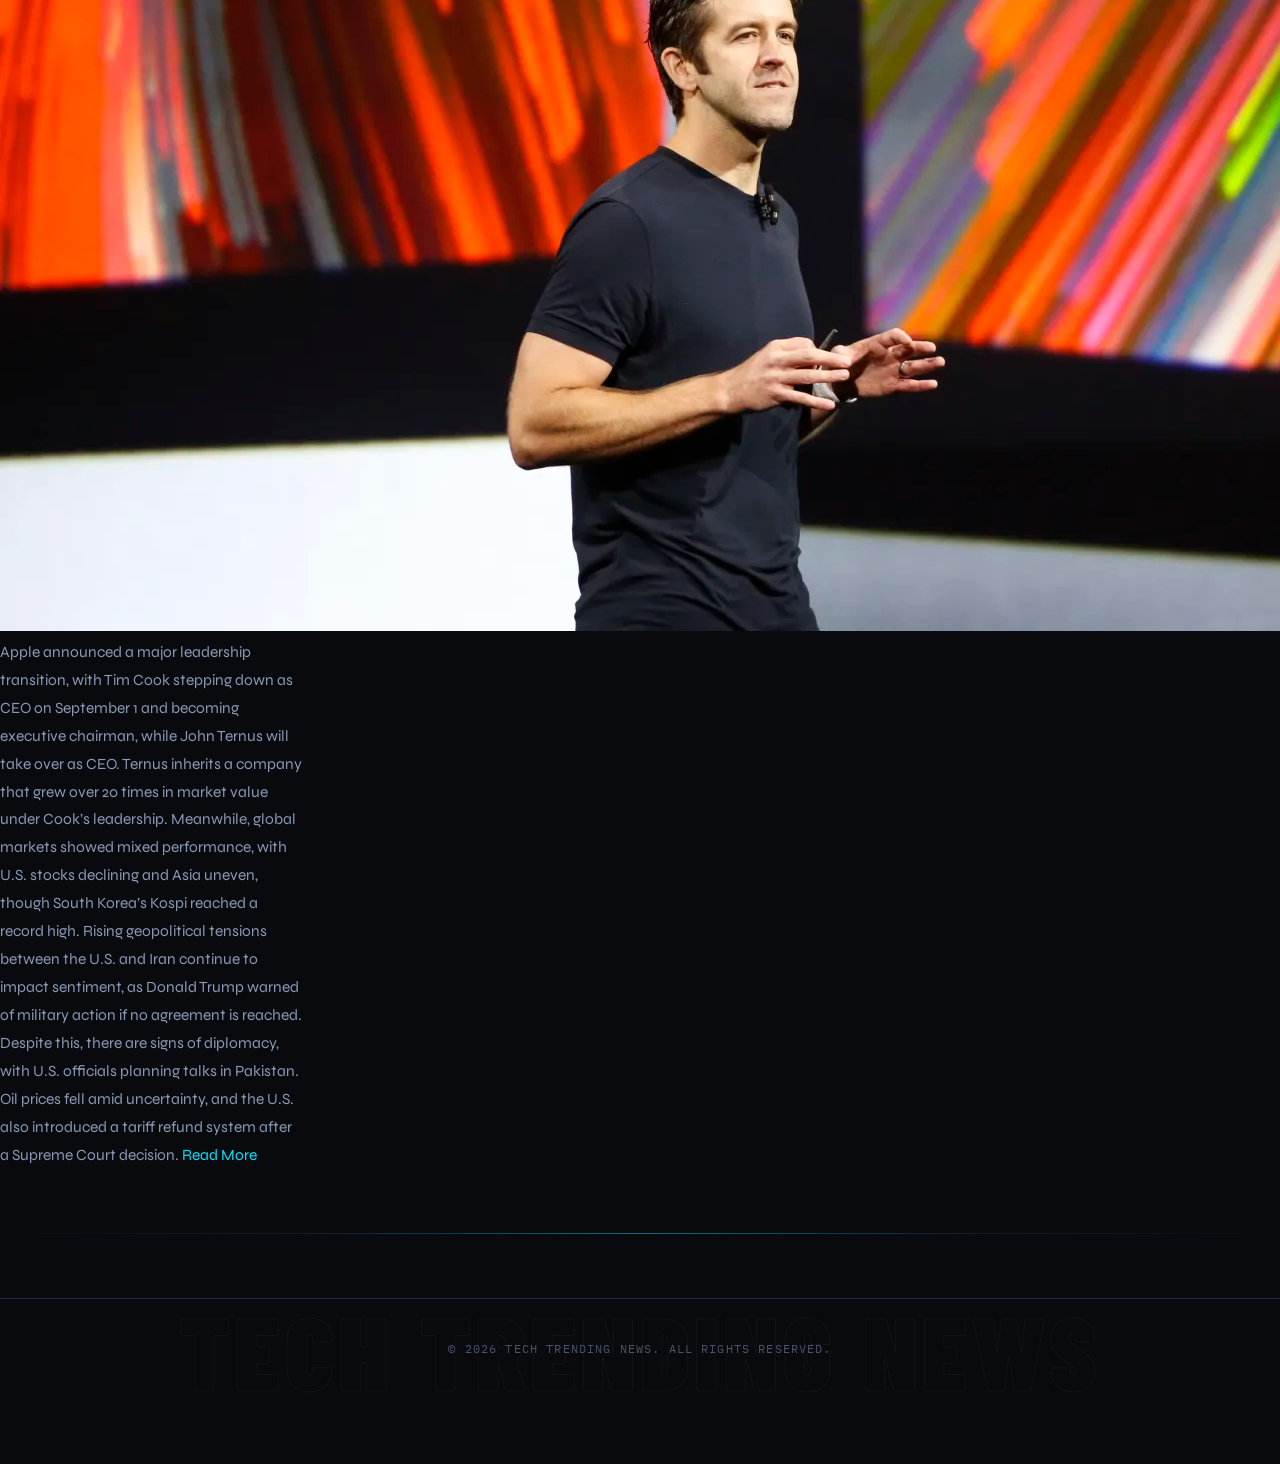
==== commit 106b1648: "fix the Layout" ====
--- a/index.html
+++ b/index.html
@@ -5,6 +5,7 @@
     <meta name="viewport" content="width=device-width, initial-scale=1.0">
     <meta name="description" content="Latest technology news covering AI, cybersecurity, and web development trends">
     <title>Tech Trending News</title>
+    <link rel="stylesheet" href="css/style.css">
 </head>
 <body>
 
@@ -36,30 +37,42 @@
 <section>
     <h2>Latest Technology News</h2>
 
-    <article>
-        <h3>CISA Adds One Known Exploited Vulnerability to Catalogy</h3>
+    <article class="article-card">
         <img src="images/cisa.jpg" alt="cyber">
-        <p>
-        CISA has added one new vulnerability to its Known Exploited Vulnerabilities (KEV) Catalog, based on evidence of active exploitation.
-        CVE-2026-35616 - Fortinet FortiClient EMS Improper Access Control Vulnerability
-        This type of vulnerability is a frequent attack vector for malicious cyber actors and poses significant risks to the federal enterprise.
-        Binding Operational Directive (BOD) 22-01: Reducing the Significant Risk of Known Exploited Vulnerabilities established the KEV Catalog as a living list of known Common Vulnerabilities and Exposures (CVEs) that carry significant risk to the federal enterprise. BOD 22-01 requires Federal Civilian Executive Branch (FCEB) agencies to remediate identified vulnerabilities by the due date to protect FCEB networks against active threats. See the BOD 22-01 Fact Sheet for more information.
-        Although BOD 22-01 only applies to FCEB agencies, CISA strongly urges all organizations to reduce their exposure to cyberattacks by prioritizing timely remediation of KEV Catalog vulnerabilities as part of their vulnerability management practice. CISA will continue to add vulnerabilities to the catalog that meet the specified criteria.
-        <a href="https://www.cisa.gov/news-events/alerts/2022/02/04/cisa-adds-one-known-exploited-vulnerability-catalog">Read More</a>
-        </p>
+        <h3>CISA Adds One Known Exploited Vulnerability to Catalog</h3>
+        <div class="article-content">
+            <div class="article-meta">
+                <span class="date">April 27, 2026</span>
+                <span class="author">CISA</span>
+                <span class="reading-time">5 min read</span>
+            </div>
+            <div class="article-tags">
+                <span class="tag tag-vulnerabilities">Vulnerabilities</span>
+                <span class="tag tag-compliance">Compliance</span>
+            </div>
+            <p>CISA has added one new vulnerability to its Known Exploited Vulnerabilities (KEV) Catalog, based on evidence of active exploitation. CVE-2026-35616 - Fortinet FortiClient EMS Improper Access Control Vulnerability poses significant risks to the federal enterprise.
+            <a href="https://www.cisa.gov/news-events/alerts/2022/02/04/cisa-adds-one-known-exploited-vulnerability-catalog">Read More</a>
+            </p>
+        </div>
     </article>
 
-    <article>
+    <article class="article-card">
+        <img src="images/2024_hack_bbc.jpg" alt="cyber">
         <h3>TfL hack in 2024 affected around 10 million people, BBC can reveal</h3>
-        <img src="images/2024_hack_bbc.jpg" alt="cyber">
-        <p>
-        A massive cyberattack on Transport for London (TfL) in 2024 exposed the personal data of about 10 million people, making it one of the biggest hacks in UK history. Initially, TfL said only “some” users were affected, but it later confirmed the full scale.
-
-        The attack was carried out by the Scattered Spider hacking group, who broke into TfL’s internal systems and stole a customer database. This caused around £39 million in damages and disrupted online services, though public transport itself wasn’t directly affected.
-
-        Two British teenagers accused of the hack are scheduled to go on trial in June.
-        <a href="https://www.bbc.com/news/articles/cz0ggkr2g77o">Read More</a>
-        </p>
+        <div class="article-content">
+            <div class="article-meta">
+                <span class="date">April 24, 2026</span>
+                <span class="author">BBC</span>
+                <span class="reading-time">5 min read</span>
+            </div>
+            <div class="article-tags">
+                <span class="tag tag-breaches">Breaches</span>
+                <span class="tag tag-threats">Threats</span>
+            </div>
+            <p>A massive cyberattack on Transport for London (TfL) in 2024 exposed the personal data of about 10 million people, making it one of the biggest hacks in UK history. The attack was carried out by the Scattered Spider hacking group and caused around £39 million in damages.
+            <a href="https://www.bbc.com/news/articles/cz0ggkr2g77o">Read More</a>
+            </p>
+        </div>
     </article>
 
 </section>
@@ -69,6 +82,7 @@
 <!-- NEWS GRID -->
 <section>
     <h2>Other News</h2>
+    <div class="article-grid">
 
     <article>
         <h3>Misuse of information and communications technologies</h3>
@@ -134,5 +148,8 @@
     <p>&copy; 2026 Tech Trending News. All rights reserved.</p>
 </footer>
 
+<script src="js/script.js"></script>
+</footer>
+
 </body>
 </html>
--- a/css/style.css
+++ b/css/style.css
@@ -0,0 +1,1345 @@
+
+
+@import url('https://fonts.googleapis.com/css2?family=Barlow+Condensed:ital,wght@0,300;0,400;0,600;0,700;0,900;1,700&family=Syne:wght@400;600;700;800&family=IBM+Plex+Mono:wght@300;400;500&display=swap');
+
+
+:root {
+  --bg:           #080a0e;
+  --bg-card:      #0d1017;
+  --bg-elevated:  #111620;
+  --surface:      #161c28;
+  --border:       #1e2a3a;
+  --border-glow:  #1a3a5c;
+
+  --cyan:         #00e5ff;
+  --cyan-dim:     #00b4cc;
+  --chartreuse:   #c8ff00;
+  --amber:        #ff9500;
+  --red:          #ff2d55;
+  --purple:       #bf5af2;
+
+  --text-primary:   #eef2f8;
+  --text-secondary: #8a9ab5;
+  --text-muted:     #4a5568;
+  --text-accent:    #00e5ff;
+
+  --font-display: 'Barlow Condensed', sans-serif;
+  --font-body:    'Syne', sans-serif;
+  --font-mono:    'IBM Plex Mono', monospace;
+
+  --radius-sm:  4px;
+  --radius-md:  8px;
+  --radius-lg:  16px;
+
+  --shadow-glow:   0 0 40px rgba(0, 229, 255, 0.12);
+  --shadow-card:   0 8px 40px rgba(0, 0, 0, 0.6);
+  --shadow-brutal: 4px 4px 0px var(--cyan);
+
+  --transition: 0.25s cubic-bezier(0.4, 0, 0.2, 1);
+  --transition-slow: 0.5s cubic-bezier(0.4, 0, 0.2, 1);
+
+  --max-w: 1320px;
+  --gutter: clamp(16px, 4vw, 40px);
+}
+
+*, *::before, *::after {
+  box-sizing: border-box;
+  margin: 0;
+  padding: 0;
+}
+
+html {
+  scroll-behavior: smooth;
+  font-size: 16px;
+}
+
+body {
+  background-color: var(--bg);
+  color: var(--text-primary);
+  font-family: var(--font-body);
+  font-size: 1rem;
+  line-height: 1.7;
+  overflow-x: hidden;
+  cursor: crosshair;
+}
+
+/* Scanline overlay for atmosphere */
+body::before {
+  content: '';
+  position: fixed;
+  inset: 0;
+  background: repeating-linear-gradient(
+    to bottom,
+    transparent 0px,
+    transparent 3px,
+    rgba(0, 0, 0, 0.04) 3px,
+    rgba(0, 0, 0, 0.04) 4px
+  );
+  pointer-events: none;
+  z-index: 9999;
+  mix-blend-mode: overlay;
+}
+
+/* Ambient glow in top-left */
+body::after {
+  content: '';
+  position: fixed;
+  top: -200px;
+  left: -200px;
+  width: 700px;
+  height: 700px;
+  background: radial-gradient(circle, rgba(0, 229, 255, 0.06) 0%, transparent 70%);
+  pointer-events: none;
+  z-index: 0;
+  animation: ambientPulse 8s ease-in-out infinite alternate;
+}
+
+@keyframes ambientPulse {
+  0%   { opacity: 0.5; transform: scale(1); }
+  100% { opacity: 1;   transform: scale(1.2); }
+}
+
+h1, h2, h3, h4, h5 {
+  font-family: var(--font-display);
+  font-weight: 900;
+  line-height: 1.05;
+  letter-spacing: -0.01em;
+  text-transform: uppercase;
+}
+
+h1 { font-size: clamp(2.5rem, 7vw, 5rem); }
+h2 { font-size: clamp(1.8rem, 4vw, 3rem); }
+h3 { font-size: clamp(1.3rem, 2.5vw, 2rem); }
+h4 { font-size: clamp(1rem, 1.8vw, 1.4rem); }
+
+p {
+  font-size: 0.97rem;
+  color: var(--text-secondary);
+  line-height: 1.8;
+}
+
+a {
+  color: var(--cyan);
+  text-decoration: none;
+  transition: color var(--transition), text-shadow var(--transition);
+}
+
+a:hover {
+  color: var(--chartreuse);
+  text-shadow: 0 0 12px rgba(200, 255, 0, 0.4);
+}
+
+strong { color: var(--text-primary); font-weight: 700; }
+
+.container {
+  width: 100%;
+  max-width: var(--max-w);
+  margin-inline: auto;
+  padding-inline: var(--gutter);
+}
+
+hr {
+  border: none;
+  height: 1px;
+  background: linear-gradient(90deg, transparent, var(--border), var(--cyan-dim), var(--border), transparent);
+  margin-block: clamp(2rem, 5vw, 4rem);
+  opacity: 0.6;
+}
+
+.site-header {
+  position: sticky;
+  top: 0;
+  z-index: 1000;
+  background: rgba(8, 10, 14, 0.85);
+  backdrop-filter: blur(20px) saturate(1.5);
+  -webkit-backdrop-filter: blur(20px) saturate(1.5);
+  border-bottom: 1px solid var(--border);
+  padding-block: 0;
+  box-shadow: 0 1px 0 rgba(0, 229, 255, 0.15);
+}
+
+.site-header .container {
+  display: flex;
+  align-items: center;
+  justify-content: space-between;
+  gap: 2rem;
+  padding-block: 0.9rem;
+}
+
+/* Site title — the logo */
+.site-title {
+  font-family: var(--font-display);
+  font-size: clamp(1.1rem, 2.5vw, 1.6rem);
+  font-weight: 900;
+  text-transform: uppercase;
+  letter-spacing: 0.06em;
+  color: transparent;
+  background: linear-gradient(120deg, var(--cyan) 0%, var(--chartreuse) 100%);
+  -webkit-background-clip: text;
+  background-clip: text;
+  position: relative;
+  white-space: nowrap;
+  cursor: pointer;
+  animation: titleGlitch 6s infinite;
+}
+
+@keyframes titleGlitch {
+  0%, 95%, 100% { 
+    text-shadow: none; 
+    transform: none;
+  }
+  96% { 
+    text-shadow: -3px 0 var(--red), 3px 0 var(--cyan);
+    transform: skewX(-2deg);
+  }
+  97% { 
+    text-shadow: 3px 0 var(--chartreuse), -3px 0 var(--red);
+    transform: skewX(2deg);
+  }
+  98% { 
+    text-shadow: none;
+    transform: none;
+  }
+}
+
+/* Navigation */
+.main-nav { flex: 1; }
+
+.nav-list {
+  display: flex;
+  align-items: center;
+  justify-content: flex-end;
+  gap: 0.25rem;
+  list-style: none;
+}
+
+.nav-link {
+  font-family: var(--font-mono);
+  font-size: 0.72rem;
+  font-weight: 500;
+  text-transform: uppercase;
+  letter-spacing: 0.12em;
+  color: var(--text-secondary);
+  padding: 0.5rem 1rem;
+  border: 1px solid transparent;
+  border-radius: var(--radius-sm);
+  transition: all var(--transition);
+  position: relative;
+  overflow: hidden;
+}
+
+.nav-link::before {
+  content: '';
+  position: absolute;
+  bottom: 0; left: 0;
+  width: 0; height: 2px;
+  background: var(--cyan);
+  transition: width var(--transition);
+}
+
+.nav-link:hover {
+  color: var(--text-primary);
+  border-color: var(--border-glow);
+  background: rgba(0, 229, 255, 0.05);
+  text-shadow: none;
+}
+
+.nav-link:hover::before { width: 100%; }
+
+.nav-link.active {
+  color: var(--cyan);
+  border-color: rgba(0, 229, 255, 0.3);
+  background: rgba(0, 229, 255, 0.07);
+}
+
+.nav-link.active::before { width: 100%; }
+
+/* Search bar */
+.search-bar {
+  display: flex;
+  gap: 0;
+  max-width: 520px;
+  width: 100%;
+  margin: 0.6rem auto;
+}
+
+#searchInput {
+  flex: 1;
+  background: var(--bg-elevated);
+  border: 1px solid var(--border);
+  border-right: none;
+  border-radius: var(--radius-sm) 0 0 var(--radius-sm);
+  color: var(--text-primary);
+  font-family: var(--font-mono);
+  font-size: 0.8rem;
+  padding: 0.65rem 1.1rem;
+  outline: none;
+  transition: border-color var(--transition), box-shadow var(--transition);
+}
+
+#searchInput::placeholder { color: var(--text-muted); }
+
+#searchInput:focus {
+  border-color: var(--cyan);
+  box-shadow: 0 0 0 3px rgba(0, 229, 255, 0.1);
+}
+
+#searchBtn {
+  background: var(--cyan);
+  color: var(--bg);
+  border: none;
+  border-radius: 0 var(--radius-sm) var(--radius-sm) 0;
+  font-family: var(--font-mono);
+  font-size: 0.75rem;
+  font-weight: 700;
+  letter-spacing: 0.1em;
+  text-transform: uppercase;
+  padding: 0.65rem 1.4rem;
+  cursor: pointer;
+  transition: background var(--transition), transform var(--transition);
+}
+
+#searchBtn:hover {
+  background: var(--chartreuse);
+  transform: translateX(1px);
+}
+
+/* 
+   MAIN CONTENT AREA
+ */
+main {
+  position: relative;
+  z-index: 1;
+  padding-block: clamp(2rem, 5vw, 4rem);
+}
+
+/* 
+   INTRO SECTION — HERO-LIKE BANNER
+*/
+.intro-section {
+  position: relative;
+  padding: clamp(2.5rem, 6vw, 5rem) 0 clamp(2rem, 4vw, 3.5rem);
+  overflow: hidden;
+}
+
+.intro-section::before {
+  content: '';
+  position: absolute;
+  top: 0; right: -10%;
+  width: 60%; height: 100%;
+  background: linear-gradient(135deg, transparent 40%, rgba(0, 229, 255, 0.035) 100%);
+  pointer-events: none;
+}
+
+.intro-section h2 {
+  font-size: clamp(3rem, 9vw, 7.5rem);
+  font-weight: 900;
+  line-height: 0.92;
+  color: var(--text-primary);
+  position: relative;
+  animation: fadeSlideUp 0.7s ease both;
+}
+
+/* Decorative big number / label behind headings */
+.intro-section h2::before {
+  content: '//';
+  display: inline-block;
+  color: var(--cyan);
+  margin-right: 0.3em;
+  font-size: 0.6em;
+  vertical-align: middle;
+  opacity: 0.7;
+}
+
+.intro-section p {
+  margin-top: 1.2rem;
+  font-size: clamp(0.95rem, 1.5vw, 1.1rem);
+  color: var(--text-secondary);
+  max-width: 65ch;
+  border-left: 3px solid var(--cyan);
+  padding-left: 1.2rem;
+  animation: fadeSlideUp 0.7s 0.15s ease both;
+}
+
+@keyframes fadeSlideUp {
+  from { opacity: 0; transform: translateY(24px); }
+  to   { opacity: 1; transform: translateY(0); }
+}
+
+/* ─────────────────────────────────────────
+   FEATURED SECTION
+───────────────────────────────────────── */
+.featured-section {
+  margin-block: 0 2rem;
+}
+
+.featured-section > h3 {
+  font-family: var(--font-mono);
+  font-size: 0.7rem;
+  font-weight: 500;
+  letter-spacing: 0.2em;
+  text-transform: uppercase;
+  color: var(--cyan);
+  margin-bottom: 1.5rem;
+  display: flex;
+  align-items: center;
+  gap: 0.8rem;
+}
+
+.featured-section > h3::before {
+  content: '';
+  display: inline-block;
+  width: 2rem;
+  height: 2px;
+  background: var(--cyan);
+}
+
+.featured-section > h3::after {
+  content: '';
+  flex: 1;
+  height: 1px;
+  background: linear-gradient(90deg, var(--border), transparent);
+}
+
+.dashboard-header {
+  display: flex;
+  flex-wrap: wrap;
+  gap: 1rem;
+  align-items: flex-end;
+  justify-content: space-between;
+  margin-bottom: 2rem;
+}
+
+.dashboard-header h3 {
+  font-family: var(--font-mono);
+  font-size: 0.72rem;
+  letter-spacing: 0.2em;
+  text-transform: uppercase;
+  color: var(--cyan);
+  margin: 0;
+}
+
+.dashboard-header h2 {
+  font-size: clamp(1.75rem, 3vw, 2.8rem);
+  margin: 0;
+  color: var(--text-primary);
+}
+
+.article-panel {
+  display: flex;
+  flex-direction: column;
+  gap: 1rem;
+}
+
+.dashboard-grid {
+  display: grid;
+  grid-template-columns: minmax(320px, 1.55fr) minmax(320px, 0.85fr);
+  gap: clamp(1.5rem, 3vw, 2.5rem);
+  align-items: start;
+  margin-bottom: 2rem;
+}
+
+.article-grid {
+  display: grid;
+  grid-template-columns: repeat(auto-fit, minmax(280px, 1fr));
+  gap: clamp(1rem, 2vw, 1.5rem);
+  align-items: stretch;
+}
+
+.article-card,
+.featured-article {
+  background: linear-gradient(180deg, rgba(13,16,23,0.98), rgba(10,12,18,0.98));
+  border: 1px solid rgba(56, 79, 132, 0.35);
+  border-radius: var(--radius-lg);
+  box-shadow: 0 20px 60px rgba(0, 0, 0, 0.45);
+}
+
+.article-card {
+  padding: 0;
+  display: flex;
+  flex-direction: column;
+  justify-content: flex-start;
+  height: auto;
+  position: relative;
+  transition: all var(--transition-slow);
+  overflow: hidden;
+  cursor: pointer;
+}
+
+.article-card img {
+  width: 100%;
+  height: 220px;
+  object-fit: cover;
+  margin: 0;
+  border-radius: var(--radius-lg);
+  border: 1px solid rgba(0, 229, 255, 0.12);
+  transition: filter var(--transition-slow), transform var(--transition-slow);
+  display: block;
+}
+
+.article-card .article-content {
+  padding: 1.5rem;
+  display: flex;
+  flex-direction: column;
+  gap: 0.8rem;
+  position: absolute;
+  bottom: 0;
+  left: 0;
+  right: 0;
+  background: linear-gradient(180deg, rgba(10,12,18,0) 0%, rgba(10,12,18,0.95) 60%, rgba(10,12,18,0.98) 100%);
+  max-height: 0;
+  overflow: hidden;
+  transition: max-height var(--transition-slow);
+}
+
+.article-card:hover .article-content {
+  max-height: 300px;
+}
+
+.article-card h3,
+.article-card h4 {
+  font-family: var(--font-display);
+  font-size: clamp(1rem, 1.7vw, 1.25rem);
+  line-height: 1.2;
+  margin: 0;
+  color: var(--text-primary);
+  position: relative;
+  z-index: 2;
+  padding: 1.5rem 1.5rem 0;
+}
+
+.article-card p {
+  color: var(--text-secondary);
+  line-height: 1.7;
+  font-size: 0.95rem;
+  margin: 0;
+  opacity: 0;
+  transition: opacity var(--transition-slow);
+}
+
+.article-card:hover p {
+  opacity: 1;
+}
+
+.article-card .article-meta {
+  margin: 0;
+  opacity: 0;
+  transition: opacity var(--transition-slow);
+  font-size: 0.75rem;
+}
+
+.article-card:hover .article-meta {
+  opacity: 1;
+}
+
+.article-card .article-tags {
+  display: flex;
+  flex-wrap: wrap;
+  gap: 0.4rem;
+  margin: 0;
+  opacity: 0;
+  transition: opacity var(--transition-slow);
+}
+
+.article-card:hover .article-tags {
+  opacity: 1;
+}
+
+.article-card:hover,
+.featured-article:hover {
+  transform: translateY(-3px);
+  border-color: rgba(0, 229, 255, 0.5);
+  box-shadow: 0 28px 70px rgba(0, 229, 255, 0.16);
+}
+
+.article-card:hover img {
+  transform: scale(1.02);
+  filter: grayscale(0%);
+}
+
+.featured-article {
+  border-top: 3px solid var(--cyan);
+  padding: clamp(1.5rem, 4vw, 3rem);
+  min-height: 640px;
+  display: grid;
+  grid-template-rows: auto 1fr auto;
+}
+
+.featured-article img {
+  max-height: 420px;
+  margin-block: 1.3rem;
+  border-radius: calc(var(--radius-md) * 1.15);
+}
+
+.featured-article .article-meta {
+  gap: 1rem;
+  margin: 1rem 0 0.5rem;
+}
+
+.featured-article .article-tags {
+  margin-bottom: 1.25rem;
+}
+
+.featured-article p {
+  font-size: 1rem;
+  color: var(--text-secondary);
+}
+
+.featured-article p > a {
+  margin-left: 0;
+}
+
+.featured-article::before {
+  top: 1.2rem;
+  right: 1.5rem;
+}
+
+.featured-article::after {
+  width: 260px;
+  height: 260px;
+}
+
+@media (max-width: 1100px) {
+  .dashboard-grid {
+    grid-template-columns: 1fr;
+  }
+
+  .article-grid {
+    grid-template-columns: repeat(auto-fit, minmax(240px, 1fr));
+  }
+}
+
+@media (max-width: 768px) {
+  .article-grid {
+    grid-template-columns: repeat(2, 1fr);
+  }
+
+  .article-card .article-content {
+    position: static;
+    max-height: 100%;
+    overflow: visible;
+  }
+
+  .article-card p,
+  .article-card .article-meta,
+  .article-card .article-tags {
+    opacity: 1;
+  }
+}
+
+@media (max-width: 600px) {
+  .article-grid {
+    grid-template-columns: 1fr;
+  }
+
+  .article-card h3 {
+    padding: 1rem 1rem 0;
+  }
+}
+
+.featured-section > h3::before {
+  content: '';
+  display: inline-block;
+  width: 2rem;
+  height: 2px;
+  background: var(--cyan);
+}
+
+.featured-section > h3::after {
+  content: '';
+  flex: 1;
+  height: 1px;
+  background: linear-gradient(90deg, var(--border), transparent);
+}
+
+/* Featured article card */
+.featured-article {
+  background: var(--bg-card);
+  border: 1px solid var(--border);
+  border-top: 3px solid var(--cyan);
+  border-radius: var(--radius-md);
+  padding: clamp(1.5rem, 4vw, 3rem);
+  position: relative;
+  overflow: hidden;
+  transition: transform var(--transition-slow), box-shadow var(--transition-slow);
+  animation: fadeSlideUp 0.6s 0.2s ease both;
+}
+
+.featured-article::before {
+  content: 'FEATURED';
+  position: absolute;
+  top: 1.2rem; right: 1.5rem;
+  font-family: var(--font-mono);
+  font-size: 0.6rem;
+  font-weight: 700;
+  letter-spacing: 0.2em;
+  color: var(--cyan);
+  background: rgba(0, 229, 255, 0.08);
+  border: 1px solid rgba(0, 229, 255, 0.25);
+  padding: 0.2rem 0.6rem;
+  border-radius: 2px;
+}
+
+.featured-article::after {
+  content: '';
+  position: absolute;
+  bottom: 0; right: 0;
+  width: 200px; height: 200px;
+  background: radial-gradient(circle, rgba(0, 229, 255, 0.05) 0%, transparent 70%);
+  pointer-events: none;
+}
+
+.featured-article:hover {
+  transform: translateY(-4px);
+  box-shadow: var(--shadow-card), var(--shadow-glow);
+  border-color: rgba(0, 229, 255, 0.4);
+}
+
+.featured-article h3 {
+  font-size: clamp(1.5rem, 3vw, 2.5rem);
+  color: var(--text-primary);
+  margin-bottom: 1rem;
+  line-height: 1.1;
+}
+
+.featured-article p {
+  margin-top: 1rem;
+  font-size: 0.97rem;
+}
+
+/* ─────────────────────────────────────────
+   ARTICLE META
+───────────────────────────────────────── */
+.article-meta {
+  display: flex;
+  align-items: center;
+  gap: 1rem;
+  flex-wrap: wrap;
+  margin-block: 0.75rem;
+}
+
+.article-meta span {
+  font-family: var(--font-mono);
+  font-size: 0.7rem;
+  font-weight: 400;
+  letter-spacing: 0.06em;
+  color: var(--text-muted);
+  position: relative;
+}
+
+.article-meta .date {
+  color: var(--cyan-dim);
+  font-weight: 500;
+}
+
+.article-meta .author::before {
+  content: '— ';
+  color: var(--text-muted);
+}
+
+.article-meta .reading-time {
+  background: var(--surface);
+  padding: 0.15rem 0.5rem;
+  border-radius: 2px;
+  border: 1px solid var(--border);
+}
+
+/* ─────────────────────────────────────────
+   TAGS
+───────────────────────────────────────── */
+.article-tags, .related-tags {
+  display: flex;
+  flex-wrap: wrap;
+  gap: 0.4rem;
+  margin-block: 0.6rem;
+}
+
+.tag {
+  font-family: var(--font-mono);
+  font-size: 0.62rem;
+  font-weight: 700;
+  letter-spacing: 0.1em;
+  text-transform: uppercase;
+  padding: 0.2rem 0.65rem;
+  border-radius: 2px;
+  border: 1px solid;
+  transition: all var(--transition);
+  cursor: default;
+}
+
+.tag:hover { 
+  transform: translateY(-1px); 
+  filter: brightness(1.2);
+}
+
+/* Tag color variants */
+.tag-innovation    { color: var(--chartreuse); border-color: rgba(200,255,0,0.3);   background: rgba(200,255,0,0.06);  }
+.tag-ml            { color: var(--purple);     border-color: rgba(191,90,242,0.3);  background: rgba(191,90,242,0.06); }
+.tag-ethics        { color: var(--amber);      border-color: rgba(255,149,0,0.3);   background: rgba(255,149,0,0.06);  }
+.tag-research      { color: #5ac8fa;           border-color: rgba(90,200,250,0.3);  background: rgba(90,200,250,0.06); }
+.tag-applications  { color: #30d158;           border-color: rgba(48,209,88,0.3);   background: rgba(48,209,88,0.06);  }
+.tag-compliance    { color: var(--amber);      border-color: rgba(255,149,0,0.3);   background: rgba(255,149,0,0.06);  }
+.tag-vulnerabilities{ color: var(--red);       border-color: rgba(255,45,85,0.3);   background: rgba(255,45,85,0.06);  }
+.tag-threats       { color: #ff6b6b;           border-color: rgba(255,107,107,0.3); background: rgba(255,107,107,0.06);}
+.tag-breaches      { color: #ff453a;           border-color: rgba(255,69,58,0.3);   background: rgba(255,69,58,0.06);  }
+.tag-best-practices{ color: var(--cyan);       border-color: rgba(0,229,255,0.3);   background: rgba(0,229,255,0.06);  }
+
+/* ─────────────────────────────────────────
+   REGULAR ARTICLES
+───────────────────────────────────────── */
+section > article {
+  background: var(--bg-card);
+  border: 1px solid var(--border);
+  border-radius: var(--radius-md);
+  padding: clamp(1.2rem, 3vw, 2.2rem);
+  margin-bottom: 1.5rem;
+  position: relative;
+  overflow: hidden;
+  transition: all var(--transition-slow);
+  animation: fadeSlideUp 0.6s ease both;
+}
+
+section > article:nth-child(2) { animation-delay: 0.1s; }
+section > article:nth-child(3) { animation-delay: 0.2s; }
+section > article:nth-child(4) { animation-delay: 0.3s; }
+section > article:nth-child(5) { animation-delay: 0.4s; }
+
+/* Left accent bar on hover */
+section > article::before {
+  content: '';
+  position: absolute;
+  top: 0; left: 0;
+  width: 3px; height: 0;
+  background: linear-gradient(to bottom, var(--cyan), var(--chartreuse));
+  transition: height var(--transition-slow);
+  border-radius: var(--radius-sm) 0 0 var(--radius-sm);
+}
+
+section > article:hover::before { height: 100%; }
+
+section > article:hover {
+  border-color: var(--border-glow);
+  background: var(--bg-elevated);
+  transform: translateX(6px);
+  box-shadow: var(--shadow-card);
+}
+
+section > article h3 {
+  font-size: clamp(1.2rem, 2vw, 1.7rem);
+  color: var(--text-primary);
+  margin-bottom: 0.75rem;
+  line-height: 1.15;
+  transition: color var(--transition);
+}
+
+section > article:hover h3 { color: var(--cyan); }
+
+/* Images inside articles */
+section > article img,
+.featured-article img {
+  width: 100%;
+  max-height: 420px;
+  object-fit: cover;
+  border-radius: var(--radius-sm);
+  margin-block: 1rem;
+  border: 1px solid var(--border);
+  display: block;
+  filter: grayscale(20%) contrast(1.05);
+  transition: filter var(--transition-slow), transform var(--transition-slow);
+}
+
+section > article:hover img,
+.featured-article:hover img {
+  filter: grayscale(0%) contrast(1.1);
+  transform: scale(1.01);
+}
+
+/* Read More links */
+section > article p > a,
+.featured-article p > a {
+  display: inline-flex;
+  align-items: center;
+  gap: 0.4rem;
+  font-family: var(--font-mono);
+  font-size: 0.72rem;
+  font-weight: 700;
+  letter-spacing: 0.1em;
+  text-transform: uppercase;
+  color: var(--cyan);
+  margin-top: 0.5rem;
+  margin-left: 0.5rem;
+  padding: 0.25rem 0.7rem;
+  border: 1px solid rgba(0,229,255,0.3);
+  border-radius: 2px;
+  transition: all var(--transition);
+  white-space: nowrap;
+}
+
+section > article p > a::after,
+.featured-article p > a::after {
+  content: '→';
+  transition: transform var(--transition);
+}
+
+section > article p > a:hover,
+.featured-article p > a:hover {
+  background: var(--cyan);
+  color: var(--bg);
+  text-shadow: none;
+  border-color: var(--cyan);
+  transform: translateX(2px);
+}
+
+section > article p > a:hover::after,
+.featured-article p > a:hover::after {
+  transform: translateX(3px);
+}
+
+/* ─────────────────────────────────────────
+   SECTION HEADINGS
+───────────────────────────────────────── */
+section > h2 {
+  font-size: clamp(1.5rem, 3.5vw, 2.5rem);
+  color: var(--text-primary);
+  margin-bottom: 2rem;
+  position: relative;
+  padding-bottom: 1rem;
+  display: inline-flex;
+  align-items: center;
+  gap: 1rem;
+}
+
+section > h2::after {
+  content: '';
+  position: absolute;
+  bottom: 0; left: 0;
+  width: 4rem;
+  height: 3px;
+  background: linear-gradient(90deg, var(--cyan), transparent);
+}
+
+/* ─────────────────────────────────────────
+   RELATED ARTICLES SIDEBAR SECTION
+───────────────────────────────────────── */
+.related-articles-section {
+  margin-top: 2rem;
+}
+
+.related-articles-section > h3 {
+  font-family: var(--font-mono);
+  font-size: 0.68rem;
+  letter-spacing: 0.2em;
+  text-transform: uppercase;
+  color: var(--text-muted);
+  margin-bottom: 1rem;
+  display: flex;
+  align-items: center;
+  gap: 0.7rem;
+}
+
+.related-articles-section > h3::before {
+  content: '';
+  width: 1.5rem;
+  height: 1px;
+  background: var(--border);
+}
+
+.related-articles {
+  display: grid;
+  grid-template-columns: repeat(auto-fit, minmax(200px, 1fr));
+  gap: 1rem;
+}
+
+.related-article {
+  background: var(--surface);
+  border: 1px solid var(--border);
+  border-radius: var(--radius-sm);
+  padding: 1.1rem 1.3rem;
+  transition: all var(--transition);
+  position: relative;
+  overflow: hidden;
+}
+
+.related-article::after {
+  content: '↗';
+  position: absolute;
+  top: 0.8rem; right: 1rem;
+  font-size: 0.8rem;
+  color: var(--text-muted);
+  transition: all var(--transition);
+}
+
+.related-article:hover {
+  border-color: rgba(0, 229, 255, 0.3);
+  background: var(--bg-elevated);
+  transform: translateY(-3px);
+  box-shadow: 0 8px 24px rgba(0,0,0,0.4);
+}
+
+.related-article:hover::after {
+  color: var(--cyan);
+  transform: translate(2px, -2px);
+}
+
+.related-article h4 {
+  font-family: var(--font-display);
+  font-size: 0.95rem;
+  font-weight: 700;
+  margin-bottom: 0.5rem;
+  text-transform: uppercase;
+  letter-spacing: 0.02em;
+}
+
+.related-article h4 a {
+  color: var(--text-primary);
+  transition: color var(--transition);
+}
+
+.related-article h4 a:hover {
+  color: var(--cyan);
+  text-shadow: none;
+}
+
+/* ─────────────────────────────────────────
+   CONTACT PAGE — SPECIAL LAYOUT
+───────────────────────────────────────── */
+.contact-form {
+  background: var(--bg-card);
+  border: 1px solid var(--border);
+  border-top: 3px solid var(--chartreuse);
+  border-radius: var(--radius-md);
+  padding: clamp(1.5rem, 4vw, 2.5rem);
+  margin-bottom: 1.5rem;
+}
+
+.contact-form h3,
+.contact-info h3 {
+  font-size: clamp(1.2rem, 2.5vw, 1.8rem);
+  color: var(--text-primary);
+  margin-bottom: 1.5rem;
+}
+
+.contact-info {
+  background: var(--bg-card);
+  border: 1px solid var(--border);
+  border-radius: var(--radius-md);
+  padding: clamp(1.5rem, 4vw, 2.5rem);
+}
+
+.form-group {
+  margin-bottom: 1.2rem;
+}
+
+.form-group label {
+  display: block;
+  font-family: var(--font-mono);
+  font-size: 0.7rem;
+  font-weight: 500;
+  letter-spacing: 0.1em;
+  text-transform: uppercase;
+  color: var(--text-muted);
+  margin-bottom: 0.4rem;
+}
+
+.form-group input,
+.form-group select,
+.form-group textarea {
+  width: 100%;
+  background: var(--bg-elevated);
+  border: 1px solid var(--border);
+  border-radius: var(--radius-sm);
+  color: var(--text-primary);
+  font-family: var(--font-mono);
+  font-size: 0.85rem;
+  padding: 0.75rem 1rem;
+  outline: none;
+  transition: border-color var(--transition), box-shadow var(--transition);
+  appearance: none;
+}
+
+.form-group input::placeholder,
+.form-group textarea::placeholder { color: var(--text-muted); }
+
+.form-group input:focus,
+.form-group select:focus,
+.form-group textarea:focus {
+  border-color: var(--chartreuse);
+  box-shadow: 0 0 0 3px rgba(200, 255, 0, 0.08);
+  background: var(--surface);
+}
+
+.form-group select {
+  cursor: pointer;
+  background-image: url("data:image/svg+xml,%3Csvg xmlns='http://www.w3.org/2000/svg' width='12' height='8' viewBox='0 0 12 8'%3E%3Cpath d='M1 1l5 5 5-5' stroke='%238a9ab5' stroke-width='1.5' fill='none' stroke-linecap='round'/%3E%3C/svg%3E");
+  background-repeat: no-repeat;
+  background-position: right 1rem center;
+  padding-right: 2.5rem;
+}
+
+.form-group select option { background: var(--bg-elevated); }
+
+.form-group textarea {
+  min-height: 140px;
+  resize: vertical;
+  line-height: 1.7;
+}
+
+.submit-btn {
+  background: var(--chartreuse);
+  color: var(--bg);
+  border: none;
+  border-radius: var(--radius-sm);
+  font-family: var(--font-display);
+  font-size: 1rem;
+  font-weight: 900;
+  letter-spacing: 0.15em;
+  text-transform: uppercase;
+  padding: 0.85rem 2.5rem;
+  cursor: pointer;
+  transition: all var(--transition);
+  position: relative;
+  overflow: hidden;
+  display: inline-block;
+}
+
+.submit-btn::before {
+  content: '';
+  position: absolute;
+  inset: 0;
+  background: linear-gradient(135deg, rgba(255,255,255,0.15), transparent);
+  opacity: 0;
+  transition: opacity var(--transition);
+}
+
+.submit-btn:hover {
+  background: var(--cyan);
+  transform: translateY(-2px);
+  box-shadow: 0 8px 24px rgba(0, 229, 255, 0.3);
+}
+
+.submit-btn:hover::before { opacity: 1; }
+.submit-btn:active { transform: translateY(0); }
+
+/* Contact Info Items */
+.info-item {
+  padding-block: 1.1rem;
+  border-bottom: 1px solid var(--border);
+}
+
+.info-item:last-child { border-bottom: none; }
+
+.info-item h4 {
+  font-family: var(--font-mono);
+  font-size: 0.65rem;
+  font-weight: 700;
+  letter-spacing: 0.15em;
+  text-transform: uppercase;
+  color: var(--cyan);
+  margin-bottom: 0.4rem;
+}
+
+.info-item p {
+  font-size: 0.9rem;
+  color: var(--text-secondary);
+  line-height: 1.7;
+}
+
+/* Social Links */
+.social-links {
+  display: flex;
+  gap: 0.5rem;
+  margin-top: 0.5rem;
+}
+
+.social-links a {
+  display: inline-flex;
+  align-items: center;
+  justify-content: center;
+  width: 36px;
+  height: 36px;
+  background: var(--surface);
+  border: 1px solid var(--border);
+  border-radius: var(--radius-sm);
+  color: var(--text-secondary);
+  font-size: 0.8rem;
+  font-weight: 700;
+  font-family: var(--font-mono);
+  transition: all var(--transition);
+  text-shadow: none;
+}
+
+.social-links a:hover {
+  background: var(--cyan);
+  border-color: var(--cyan);
+  color: var(--bg);
+  text-shadow: none;
+  transform: translateY(-3px);
+  box-shadow: 0 6px 16px rgba(0,229,255,0.3);
+}
+
+/* FAQ section */
+section > article h4 {
+  font-family: var(--font-display);
+  font-size: 1rem;
+  color: var(--text-primary);
+  font-weight: 700;
+  text-transform: uppercase;
+  letter-spacing: 0.03em;
+  margin-top: 1.5rem;
+  margin-bottom: 0.4rem;
+  padding-left: 1rem;
+  border-left: 2px solid var(--chartreuse);
+}
+
+section > article h4:first-child { margin-top: 0; }
+
+/* ─────────────────────────────────────────
+   ABOUT PAGE — SPECIAL STYLES
+───────────────────────────────────────── */
+/* "Why Choose Us" / "Core Values" styled as grid cards */
+.featured-section .featured-article strong {
+  display: inline-block;
+  color: var(--chartreuse);
+  font-family: var(--font-display);
+  font-size: 1em;
+  text-transform: uppercase;
+  letter-spacing: 0.04em;
+}
+
+section > article > p > strong {
+  display: block;
+  color: var(--cyan);
+  font-family: var(--font-mono);
+  font-size: 0.75rem;
+  letter-spacing: 0.12em;
+  text-transform: uppercase;
+  margin-bottom: 0.15rem;
+  margin-top: 1.1rem;
+}
+
+section > article > p > strong:first-child { margin-top: 0; }
+
+/* ─────────────────────────────────────────
+   FOOTER
+───────────────────────────────────────── */
+footer {
+  border-top: 1px solid var(--border);
+  padding-block: 2.5rem;
+  text-align: center;
+  position: relative;
+  overflow: hidden;
+}
+
+footer::before {
+  content: 'TECH TRENDING NEWS';
+  position: absolute;
+  top: 50%;
+  left: 50%;
+  transform: translate(-50%, -50%);
+  font-family: var(--font-display);
+  font-size: clamp(3rem, 8vw, 8rem);
+  font-weight: 900;
+  text-transform: uppercase;
+  color: transparent;
+  -webkit-text-stroke: 1px rgba(255,255,255,0.04);
+  white-space: nowrap;
+  pointer-events: none;
+  letter-spacing: 0.05em;
+  z-index: 0;
+}
+
+footer p {
+  font-family: var(--font-mono);
+  font-size: 0.72rem;
+  letter-spacing: 0.1em;
+  text-transform: uppercase;
+  color: var(--text-muted);
+  position: relative;
+  z-index: 1;
+}
+
+/* ─────────────────────────────────────────
+   SCROLLBAR STYLING
+───────────────────────────────────────── */
+::-webkit-scrollbar { width: 6px; height: 6px; }
+::-webkit-scrollbar-track { background: var(--bg); }
+::-webkit-scrollbar-thumb {
+  background: var(--border-glow);
+  border-radius: 3px;
+}
+::-webkit-scrollbar-thumb:hover { background: var(--cyan-dim); }
+
+/* ─────────────────────────────────────────
+   SELECTION STYLE
+───────────────────────────────────────── */
+::selection {
+  background: var(--cyan);
+  color: var(--bg);
+}
+
+/* ─────────────────────────────────────────
+   RESPONSIVE — TABLET
+───────────────────────────────────────── */
+@media (max-width: 900px) {
+  .site-header .container {
+    flex-wrap: wrap;
+    gap: 0.75rem;
+    padding-block: 0.75rem;
+  }
+
+  .nav-list {
+    justify-content: center;
+    flex-wrap: wrap;
+    gap: 0.15rem;
+  }
+
+  .nav-link {
+    font-size: 0.67rem;
+    padding: 0.4rem 0.7rem;
+  }
+
+  .contact-form,
+  .contact-info {
+    width: 100%;
+  }
+}
+
+/* ─────────────────────────────────────────
+   RESPONSIVE — MOBILE
+───────────────────────────────────────── */
+@media (max-width: 600px) {
+  .related-articles {
+    grid-template-columns: 1fr;
+  }
+
+  .article-meta {
+    gap: 0.5rem;
+  }
+
+  .search-bar {
+    flex-direction: column;
+    gap: 0.5rem;
+  }
+
+  #searchInput, #searchBtn {
+    border-radius: var(--radius-sm);
+    border-right: 1px solid var(--border);
+    width: 100%;
+  }
+
+  #searchBtn {
+    border: none;
+  }
+
+  section > article:hover {
+    transform: none;
+  }
+
+  footer::before { display: none; }
+}
+
+@media print {
+  body { background: white; color: black; }
+  .site-header, footer { display: none; }
+  body::before, body::after { display: none; }
+}
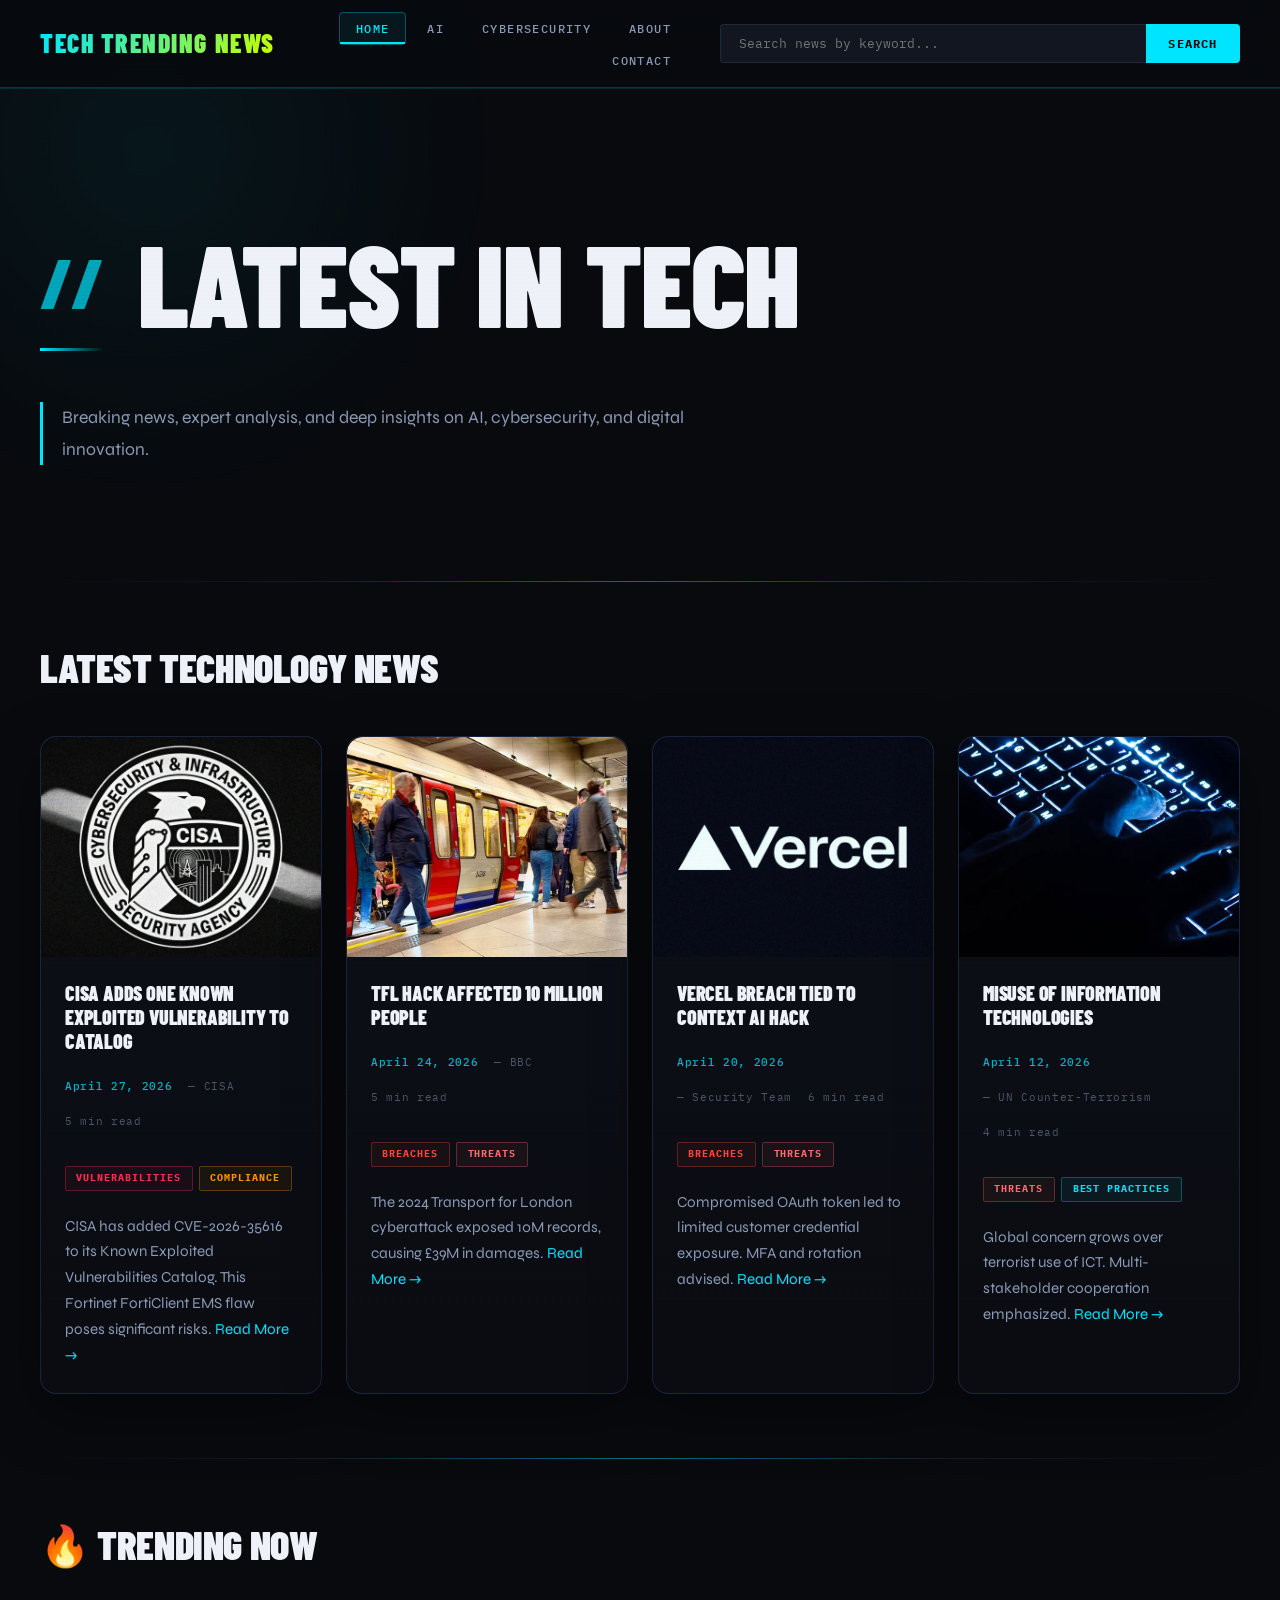
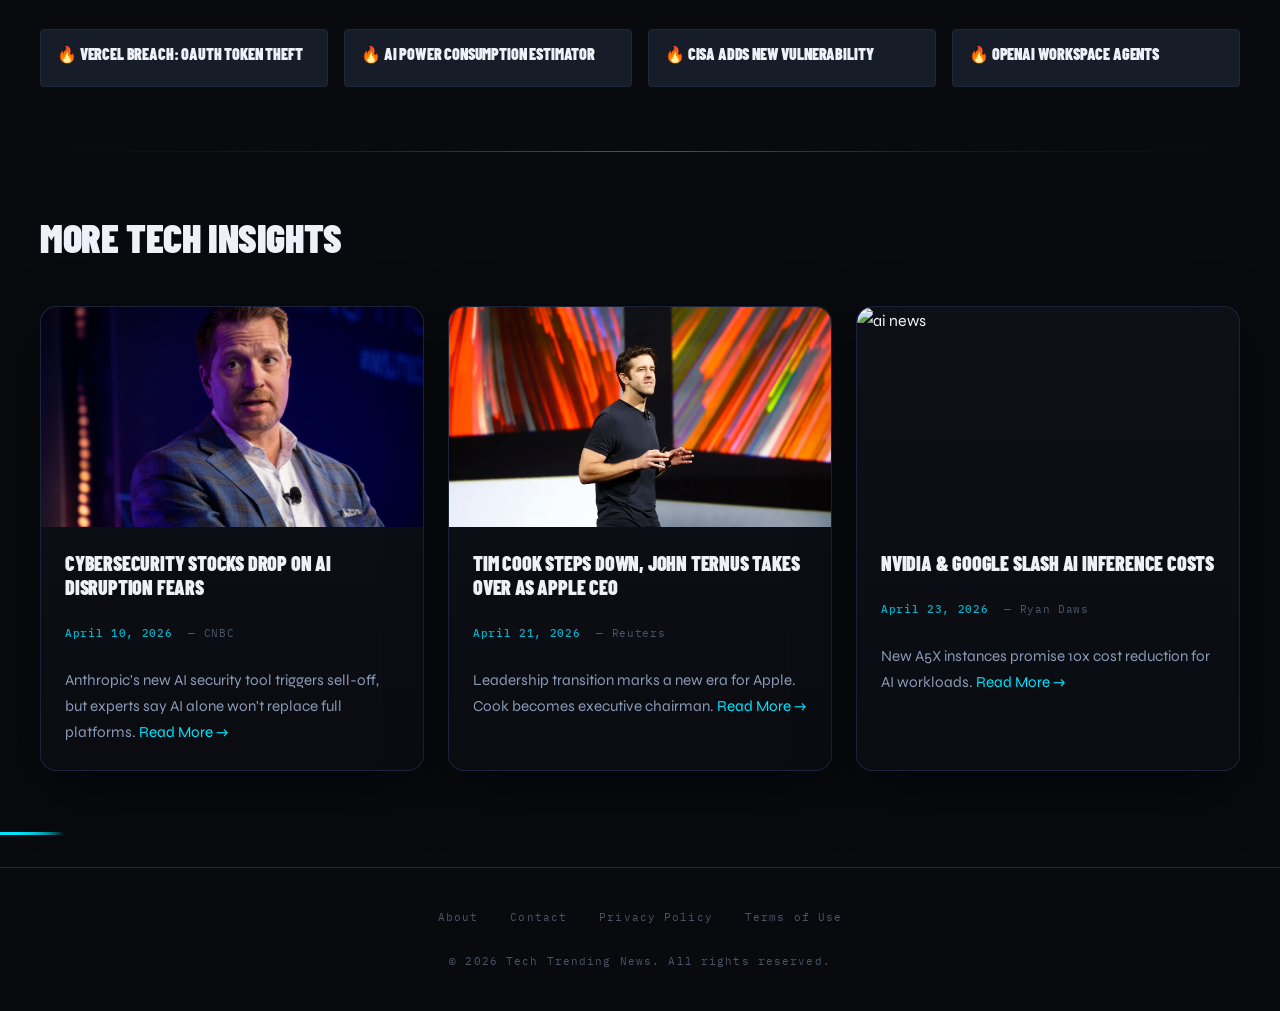
==== commit dd75c037: "temporary" ====
--- a/index.html
+++ b/index.html
@@ -21,8 +21,6 @@
                 <li><a href="contact.html" class="nav-link">Contact</a></li>
             </ul>
         </nav>
-    </div>
-    <div class="container">
         <div class="search-bar">
             <input type="text" id="searchInput" placeholder="Search news by keyword...">
             <button id="searchBtn">Search</button>
@@ -30,126 +28,144 @@
     </div>
 </header>
 
-<hr>
+<main>
+    <div class="container">
+        <section class="intro-section">
+            <h2>Latest in Tech</h2>
+            <p>Breaking news, expert analysis, and deep insights on AI, cybersecurity, and digital innovation.</p>
+        </section>
 
-<main>
+        <hr>
 
-<section>
-    <h2>Latest Technology News</h2>
+        <section>
+            <h2>Latest Technology News</h2>
+            <div class="article-grid" id="news-grid">
+                <article class="article-card">
+                    <img src="images/cisa.jpg" alt="cybersecurity">
+                    <div class="card-content">
+                        <h3>CISA Adds One Known Exploited Vulnerability to Catalog</h3>
+                        <div class="article-meta">
+                            <span class="date">April 27, 2026</span>
+                            <span class="author">CISA</span>
+                            <span class="reading-time">5 min read</span>
+                        </div>
+                        <div class="article-tags">
+                            <span class="tag tag-vulnerabilities">Vulnerabilities</span>
+                            <span class="tag tag-compliance">Compliance</span>
+                        </div>
+                        <p>CISA has added CVE-2026-35616 to its Known Exploited Vulnerabilities Catalog. This Fortinet FortiClient EMS flaw poses significant risks. <a href="https://www.cisa.gov/news-events/alerts/2022/02/04/cisa-adds-one-known-exploited-vulnerability-catalog">Read More →</a></p>
+                    </div>
+                </article>
 
-    <article class="article-card">
-        <img src="images/cisa.jpg" alt="cyber">
-        <h3>CISA Adds One Known Exploited Vulnerability to Catalog</h3>
-        <div class="article-content">
-            <div class="article-meta">
-                <span class="date">April 27, 2026</span>
-                <span class="author">CISA</span>
-                <span class="reading-time">5 min read</span>
+                <article class="article-card">
+                    <img src="images/2024_hack_bbc.jpg" alt="data breach">
+                    <div class="card-content">
+                        <h3>TfL Hack Affected 10 Million People</h3>
+                        <div class="article-meta">
+                            <span class="date">April 24, 2026</span>
+                            <span class="author">BBC</span>
+                            <span class="reading-time">5 min read</span>
+                        </div>
+                        <div class="article-tags">
+                            <span class="tag tag-breaches">Breaches</span>
+                            <span class="tag tag-threats">Threats</span>
+                        </div>
+                        <p>The 2024 Transport for London cyberattack exposed 10M records, causing £39M in damages. <a href="https://www.bbc.com/news/articles/cz0ggkr2g77o">Read More →</a></p>
+                    </div>
+                </article>
+
+                <article class="article-card">
+                    <img src="images/vercel.jpg" alt="vercel breach">
+                    <div class="card-content">
+                        <h3>Vercel Breach Tied to Context AI Hack</h3>
+                        <div class="article-meta">
+                            <span class="date">April 20, 2026</span>
+                            <span class="author">Security Team</span>
+                            <span class="reading-time">6 min read</span>
+                        </div>
+                        <div class="article-tags">
+                            <span class="tag tag-breaches">Breaches</span>
+                            <span class="tag tag-threats">Threats</span>
+                        </div>
+                        <p>Compromised OAuth token led to limited customer credential exposure. MFA and rotation advised. <a href="https://thehackernews.com/2026/04/vercel-breach-tied-to-context-ai-hack.html">Read More →</a></p>
+                    </div>
+                </article>
+
+                <article class="article-card">
+                    <img src="images/misuse.png" alt="cyber threat">
+                    <div class="card-content">
+                        <h3>Misuse of Information Technologies</h3>
+                        <div class="article-meta">
+                            <span class="date">April 12, 2026</span>
+                            <span class="author">UN Counter-Terrorism</span>
+                            <span class="reading-time">4 min read</span>
+                        </div>
+                        <div class="article-tags">
+                            <span class="tag tag-threats">Threats</span>
+                            <span class="tag tag-best-practices">Best Practices</span>
+                        </div>
+                        <p>Global concern grows over terrorist use of ICT. Multi-stakeholder cooperation emphasized. <a href="#">Read More →</a></p>
+                    </div>
+                </article>
             </div>
-            <div class="article-tags">
-                <span class="tag tag-vulnerabilities">Vulnerabilities</span>
-                <span class="tag tag-compliance">Compliance</span>
+        </section>
+
+        <hr>
+
+        <!-- Trending Section (new feature) -->
+        <section class="trending-section">
+            <h2>🔥 Trending Now</h2>
+            <div class="trending-grid" id="trending-container">
+                <!-- Dynamically filled by JS -->
             </div>
-            <p>CISA has added one new vulnerability to its Known Exploited Vulnerabilities (KEV) Catalog, based on evidence of active exploitation. CVE-2026-35616 - Fortinet FortiClient EMS Improper Access Control Vulnerability poses significant risks to the federal enterprise.
-            <a href="https://www.cisa.gov/news-events/alerts/2022/02/04/cisa-adds-one-known-exploited-vulnerability-catalog">Read More</a>
-            </p>
-        </div>
-    </article>
+        </section>
 
-    <article class="article-card">
-        <img src="images/2024_hack_bbc.jpg" alt="cyber">
-        <h3>TfL hack in 2024 affected around 10 million people, BBC can reveal</h3>
-        <div class="article-content">
-            <div class="article-meta">
-                <span class="date">April 24, 2026</span>
-                <span class="author">BBC</span>
-                <span class="reading-time">5 min read</span>
+        <hr>
+
+        <section>
+            <h2>More Tech Insights</h2>
+            <div class="article-grid">
+                <article class="article-card">
+                    <img src="images/cyber_stock.jpg" alt="cyber stock">
+                    <div class="card-content">
+                        <h3>Cybersecurity Stocks Drop on AI Disruption Fears</h3>
+                        <div class="article-meta"><span class="date">April 10, 2026</span><span class="author">CNBC</span></div>
+                        <p>Anthropic's new AI security tool triggers sell-off, but experts say AI alone won't replace full platforms. <a href="http://cnbc.com/2026/02/23/cybersecurity-stocks-anthropic-ai-crowdstrike.html">Read More →</a></p>
+                    </div>
+                </article>
+                <article class="article-card">
+                    <img src="images/john_apple.jpg" alt="apple ceo">
+                    <div class="card-content">
+                        <h3>Tim Cook Steps Down, John Ternus Takes Over as Apple CEO</h3>
+                        <div class="article-meta"><span class="date">April 21, 2026</span><span class="author">Reuters</span></div>
+                        <p>Leadership transition marks a new era for Apple. Cook becomes executive chairman. <a href="https://www.cnbc.com/2026/04/21/apple-new-ceo-john-ternus-tim-cook-trump-iran.html">Read More →</a></p>
+                    </div>
+                </article>
+                <article class="article-card">
+                    <img src="images/ai-news.jpg" alt="ai news">
+                    <div class="card-content">
+                        <h3>NVIDIA & Google Slash AI Inference Costs</h3>
+                        <div class="article-meta"><span class="date">April 23, 2026</span><span class="author">Ryan Daws</span></div>
+                        <p>New A5X instances promise 10x cost reduction for AI workloads. <a href="https://www.artificialintelligence-news.com/news/nvidia-and-google-infrastructure-cuts-ai-inference-costs/">Read More →</a></p>
+                    </div>
+                </article>
             </div>
-            <div class="article-tags">
-                <span class="tag tag-breaches">Breaches</span>
-                <span class="tag tag-threats">Threats</span>
-            </div>
-            <p>A massive cyberattack on Transport for London (TfL) in 2024 exposed the personal data of about 10 million people, making it one of the biggest hacks in UK history. The attack was carried out by the Scattered Spider hacking group and caused around £39 million in damages.
-            <a href="https://www.bbc.com/news/articles/cz0ggkr2g77o">Read More</a>
-            </p>
-        </div>
-    </article>
-
-</section>
-
-<hr>
-
-<!-- NEWS GRID -->
-<section>
-    <h2>Other News</h2>
-    <div class="article-grid">
-
-    <article>
-        <h3>Misuse of information and communications technologies</h3>
-        <img src="images/misuse.png" alt="cyber">
-        <p>
-        There is growing concern over the misuse of information and communications technologies (ICT) by terrorists, in particular the Internet and new digital technologies, to commit, incite, recruit, fund or plan terrorist acts.
-
-        Member States have stressed the importance of multi-stakeholder cooperation in tackling this threat, including among international, regional and subregional organizations, the private sector and civil society in Security Council resolution 2341 (2017) and the United Nations Global Counter-Terrorism Strategy (GCTS).
-
-        In the seventh review of the GCTS, the Office of Counter-Terrorism and other relevant Global Counter-Terrorism Coordination Compact entities were requested to “jointly support innovative measures and approaches to build the capacity of Member States, upon their request, for the challenges and opportunities that new technologies provide, including the human rights aspects, in preventing and countering terrorism.”
-        </p>
-    </article>
-
-    <article>
-        <h3>Cybersecurity stocks drop for a second day as new Anthropic tool fuels AI disruption fears</h3>
-        <img src="images/cyber_stock.jpg" alt="cyber">
-        <p>
-            Cybersecurity stocks fell for a second straight day as investors worried that new AI security tools could disrupt traditional cybersecurity companies.
-            The concern started after Anthropic introduced a new AI feature for its Claude model that can scan code for vulnerabilities and suggest fixes.
-            Major cybersecurity firms like CrowdStrike and Zscaler dropped around 10%, while others like Netskope, Tenable, Okta, and Palo Alto Networks also saw significant losses. Cybersecurity ETFs dropped as well.
-            Despite the panic, CrowdStrike CEO George Kurtz argued that AI tools alone can’t replace full security platforms, saying real cybersecurity still needs proven systems to stop attacks.
-        <a href="http://cnbc.com/2026/02/23/cybersecurity-stocks-anthropic-ai-crowdstrike.html">Read More</a>
-        </p>
-    </article>
-
-    <article>
-        <h3>AI’s next bottleneck: Why even the best chips made in the U.S. take a round trip to Taiwan</h3>
-        
-        <p> 
-            Advanced chip packaging is becoming a major bottleneck for AI hardware. Almost all of this process currently happens in Asia, and demand is surging as AI chips grow more complex.
-            TSMC leads with its CoWoS technology, growing at 80% per year, and most of the capacity is reserved by Nvidia. Intel also competes with its EMIB packaging and serves customers like Amazon, Cisco, and now Elon Musk’s Terafab projects.
-            Advanced packaging connects multiple chip components like logic and memory, boosting performance for GPUs and AI chips. Future methods like 3D packaging (TSMC’s SoIC, Intel’s Foveros Direct) and hybrid bonding promise even better efficiency.
-            Building U.S.-based packaging plants aims to cut turnaround times and reduce reliance on Asia, as advanced packaging becomes as important as the chips themselves. 
-        <a href="https://www.cnbc.com/2026/04/08/tsmc-nvidia-advanced-packaging-intel.html">Read More</a>
-        </p>
-    </article>
-
-    <article>
-        <h3>Vercel Breach Tied to Context AI Hack Exposes Limited Customer Credentials</h3>
-        <img src="images/vercel.jpg" width="" alt="cyber">
-        <p>
-            Vercel reported a security breach caused by the compromise of Context.ai, a third-party AI tool used by an employee. Attackers gained access through a compromised OAuth token, allowing them to take over the employee’s Google Workspace account and access parts of Vercel’s systems, including some non-sensitive environment variables. Sensitive data remained protected due to encryption, and only a limited number of customers were affected, though some credentials were exposed.
-            The attacker is considered highly skilled, and investigations are ongoing with cybersecurity firms. The breach may have started from malware (Lumma Stealer) infecting a Context.ai employee. Vercel and Context.ai have both implemented security improvements and advised users to enable multi-factor authentication, review activity, and rotate credentials. This incident highlights growing risks from OAuth tokens and third-party integrations in modern supply chains.
-            <a href="https://thehackernews.com/2026/04/vercel-breach-tied-to-context-ai-hack.html">Read More</a>
-        </p>
-    </article>
-    <article>
-        <h3>Tim finds the new Apple of his eye</h3>
-        <img src="images/john_apple.jpg" alt="others">
-        <p>
-            Apple announced a major leadership transition, with Tim Cook stepping down as CEO on September 1 and becoming executive chairman, while John Ternus will take over as CEO. Ternus inherits a company that grew over 20 times in market value under Cook’s leadership. Meanwhile, global markets showed mixed performance, with U.S. stocks declining and Asia uneven, though South Korea’s Kospi reached a record high. Rising geopolitical tensions between the U.S. and Iran continue to impact sentiment, as Donald Trump warned of military action if no agreement is reached. Despite this, there are signs of diplomacy, with U.S. officials planning talks in Pakistan. Oil prices fell amid uncertainty, and the U.S. also introduced a tariff refund system after a Supreme Court decision.
-            <a href="https://www.cnbc.com/2026/04/21/apple-new-ceo-john-ternus-tim-cook-trump-iran.html">Read More</a>
-        </p>
-        
-
-    </article>
-
-</section>
-
-<hr>
+        </section>
+    </div>
+</main>
 
 <footer>
-    <p>&copy; 2026 Tech Trending News. All rights reserved.</p>
+    <div class="container">
+        <div class="footer-links">
+            <a href="about.html">About</a>
+            <a href="contact.html">Contact</a>
+            <a href="privacy.html">Privacy Policy</a>
+            <a href="terms.html">Terms of Use</a>
+        </div>
+        <p>&copy; <span id="current-year"></span> Tech Trending News. All rights reserved.</p>
+    </div>
 </footer>
 
 <script src="js/script.js"></script>
-</footer>
-
 </body>
 </html>
--- a/css/style.css
+++ b/css/style.css
@@ -1,7 +1,4 @@
-
-
 @import url('https://fonts.googleapis.com/css2?family=Barlow+Condensed:ital,wght@0,300;0,400;0,600;0,700;0,900;1,700&family=Syne:wght@400;600;700;800&family=IBM+Plex+Mono:wght@300;400;500&display=swap');
-
 
 :root {
   --bg:           #080a0e;
@@ -63,7 +60,7 @@
   cursor: crosshair;
 }
 
-/* Scanline overlay for atmosphere */
+/* Scanline overlay */
 body::before {
   content: '';
   position: fixed;
@@ -80,7 +77,7 @@
   mix-blend-mode: overlay;
 }
 
-/* Ambient glow in top-left */
+/* Ambient glow */
 body::after {
   content: '';
   position: fixed;
@@ -146,6 +143,7 @@
   opacity: 0.6;
 }
 
+/* Header */
 .site-header {
   position: sticky;
   top: 0;
@@ -154,7 +152,6 @@
   backdrop-filter: blur(20px) saturate(1.5);
   -webkit-backdrop-filter: blur(20px) saturate(1.5);
   border-bottom: 1px solid var(--border);
-  padding-block: 0;
   box-shadow: 0 1px 0 rgba(0, 229, 255, 0.15);
 }
 
@@ -164,9 +161,9 @@
   justify-content: space-between;
   gap: 2rem;
   padding-block: 0.9rem;
-}
-
-/* Site title — the logo */
+  flex-wrap: wrap;
+}
+
 .site-title {
   font-family: var(--font-display);
   font-size: clamp(1.1rem, 2.5vw, 1.6rem);
@@ -177,32 +174,17 @@
   background: linear-gradient(120deg, var(--cyan) 0%, var(--chartreuse) 100%);
   -webkit-background-clip: text;
   background-clip: text;
-  position: relative;
   white-space: nowrap;
-  cursor: pointer;
   animation: titleGlitch 6s infinite;
 }
 
 @keyframes titleGlitch {
-  0%, 95%, 100% { 
-    text-shadow: none; 
-    transform: none;
-  }
-  96% { 
-    text-shadow: -3px 0 var(--red), 3px 0 var(--cyan);
-    transform: skewX(-2deg);
-  }
-  97% { 
-    text-shadow: 3px 0 var(--chartreuse), -3px 0 var(--red);
-    transform: skewX(2deg);
-  }
-  98% { 
-    text-shadow: none;
-    transform: none;
-  }
-}
-
-/* Navigation */
+  0%, 95%, 100% { text-shadow: none; transform: none; }
+  96% { text-shadow: -3px 0 var(--red), 3px 0 var(--cyan); transform: skewX(-2deg); }
+  97% { text-shadow: 3px 0 var(--chartreuse), -3px 0 var(--red); transform: skewX(2deg); }
+  98% { text-shadow: none; transform: none; }
+}
+
 .main-nav { flex: 1; }
 
 .nav-list {
@@ -211,6 +193,7 @@
   justify-content: flex-end;
   gap: 0.25rem;
   list-style: none;
+  flex-wrap: wrap;
 }
 
 .nav-link {
@@ -241,7 +224,6 @@
   color: var(--text-primary);
   border-color: var(--border-glow);
   background: rgba(0, 229, 255, 0.05);
-  text-shadow: none;
 }
 
 .nav-link:hover::before { width: 100%; }
@@ -258,9 +240,10 @@
 .search-bar {
   display: flex;
   gap: 0;
+  width: 100%;
   max-width: 520px;
-  width: 100%;
-  margin: 0.6rem auto;
+  margin-top: 0.5rem;
+  margin-bottom: 0.5rem;
 }
 
 #searchInput {
@@ -277,8 +260,6 @@
   transition: border-color var(--transition), box-shadow var(--transition);
 }
 
-#searchInput::placeholder { color: var(--text-muted); }
-
 #searchInput:focus {
   border-color: var(--cyan);
   box-shadow: 0 0 0 3px rgba(0, 229, 255, 0.1);
@@ -304,43 +285,33 @@
   transform: translateX(1px);
 }
 
-/* 
-   MAIN CONTENT AREA
- */
+.no-results {
+  text-align: center;
+  padding: 3rem;
+  color: var(--text-muted);
+  font-family: var(--font-mono);
+  font-size: 0.9rem;
+}
+
+/* Main content */
 main {
   position: relative;
   z-index: 1;
   padding-block: clamp(2rem, 5vw, 4rem);
 }
 
-/* 
-   INTRO SECTION — HERO-LIKE BANNER
-*/
 .intro-section {
   position: relative;
   padding: clamp(2.5rem, 6vw, 5rem) 0 clamp(2rem, 4vw, 3.5rem);
-  overflow: hidden;
-}
-
-.intro-section::before {
-  content: '';
-  position: absolute;
-  top: 0; right: -10%;
-  width: 60%; height: 100%;
-  background: linear-gradient(135deg, transparent 40%, rgba(0, 229, 255, 0.035) 100%);
-  pointer-events: none;
 }
 
 .intro-section h2 {
   font-size: clamp(3rem, 9vw, 7.5rem);
   font-weight: 900;
   line-height: 0.92;
-  color: var(--text-primary);
-  position: relative;
   animation: fadeSlideUp 0.7s ease both;
 }
 
-/* Decorative big number / label behind headings */
 .intro-section h2::before {
   content: '//';
   display: inline-block;
@@ -354,7 +325,6 @@
 .intro-section p {
   margin-top: 1.2rem;
   font-size: clamp(0.95rem, 1.5vw, 1.1rem);
-  color: var(--text-secondary);
   max-width: 65ch;
   border-left: 3px solid var(--cyan);
   padding-left: 1.2rem;
@@ -366,9 +336,7 @@
   to   { opacity: 1; transform: translateY(0); }
 }
 
-/* ─────────────────────────────────────────
-   FEATURED SECTION
-───────────────────────────────────────── */
+/* Featured section */
 .featured-section {
   margin-block: 0 2rem;
 }
@@ -425,12 +393,6 @@
   color: var(--text-primary);
 }
 
-.article-panel {
-  display: flex;
-  flex-direction: column;
-  gap: 1rem;
-}
-
 .dashboard-grid {
   display: grid;
   grid-template-columns: minmax(320px, 1.55fr) minmax(320px, 0.85fr);
@@ -446,22 +408,20 @@
   align-items: stretch;
 }
 
+/* Cards */
 .article-card,
 .featured-article {
   background: linear-gradient(180deg, rgba(13,16,23,0.98), rgba(10,12,18,0.98));
   border: 1px solid rgba(56, 79, 132, 0.35);
   border-radius: var(--radius-lg);
   box-shadow: 0 20px 60px rgba(0, 0, 0, 0.45);
+  transition: all var(--transition-slow);
 }
 
 .article-card {
-  padding: 0;
   display: flex;
   flex-direction: column;
   justify-content: flex-start;
-  height: auto;
-  position: relative;
-  transition: all var(--transition-slow);
   overflow: hidden;
   cursor: pointer;
 }
@@ -470,42 +430,23 @@
   width: 100%;
   height: 220px;
   object-fit: cover;
-  margin: 0;
-  border-radius: var(--radius-lg);
-  border: 1px solid rgba(0, 229, 255, 0.12);
+  border-radius: var(--radius-lg) var(--radius-lg) 0 0;
   transition: filter var(--transition-slow), transform var(--transition-slow);
-  display: block;
-}
-
-.article-card .article-content {
+}
+
+.article-card .card-content {
   padding: 1.5rem;
   display: flex;
   flex-direction: column;
   gap: 0.8rem;
-  position: absolute;
-  bottom: 0;
-  left: 0;
-  right: 0;
-  background: linear-gradient(180deg, rgba(10,12,18,0) 0%, rgba(10,12,18,0.95) 60%, rgba(10,12,18,0.98) 100%);
-  max-height: 0;
-  overflow: hidden;
-  transition: max-height var(--transition-slow);
-}
-
-.article-card:hover .article-content {
-  max-height: 300px;
-}
-
-.article-card h3,
-.article-card h4 {
+}
+
+.article-card h3, .article-card h4 {
   font-family: var(--font-display);
   font-size: clamp(1rem, 1.7vw, 1.25rem);
   line-height: 1.2;
   margin: 0;
   color: var(--text-primary);
-  position: relative;
-  z-index: 2;
-  padding: 1.5rem 1.5rem 0;
 }
 
 .article-card p {
@@ -513,40 +454,9 @@
   line-height: 1.7;
   font-size: 0.95rem;
   margin: 0;
-  opacity: 0;
-  transition: opacity var(--transition-slow);
-}
-
-.article-card:hover p {
-  opacity: 1;
-}
-
-.article-card .article-meta {
-  margin: 0;
-  opacity: 0;
-  transition: opacity var(--transition-slow);
-  font-size: 0.75rem;
-}
-
-.article-card:hover .article-meta {
-  opacity: 1;
-}
-
-.article-card .article-tags {
-  display: flex;
-  flex-wrap: wrap;
-  gap: 0.4rem;
-  margin: 0;
-  opacity: 0;
-  transition: opacity var(--transition-slow);
-}
-
-.article-card:hover .article-tags {
-  opacity: 1;
-}
-
-.article-card:hover,
-.featured-article:hover {
+}
+
+.article-card:hover {
   transform: translateY(-3px);
   border-color: rgba(0, 229, 255, 0.5);
   box-shadow: 0 28px 70px rgba(0, 229, 255, 0.16);
@@ -560,156 +470,19 @@
 .featured-article {
   border-top: 3px solid var(--cyan);
   padding: clamp(1.5rem, 4vw, 3rem);
-  min-height: 640px;
-  display: grid;
-  grid-template-rows: auto 1fr auto;
+  display: flex;
+  flex-direction: column;
+  gap: 1rem;
 }
 
 .featured-article img {
   max-height: 420px;
-  margin-block: 1.3rem;
-  border-radius: calc(var(--radius-md) * 1.15);
-}
-
-.featured-article .article-meta {
-  gap: 1rem;
-  margin: 1rem 0 0.5rem;
-}
-
-.featured-article .article-tags {
-  margin-bottom: 1.25rem;
-}
-
-.featured-article p {
-  font-size: 1rem;
-  color: var(--text-secondary);
-}
-
-.featured-article p > a {
-  margin-left: 0;
-}
-
-.featured-article::before {
-  top: 1.2rem;
-  right: 1.5rem;
-}
-
-.featured-article::after {
-  width: 260px;
-  height: 260px;
-}
-
-@media (max-width: 1100px) {
-  .dashboard-grid {
-    grid-template-columns: 1fr;
-  }
-
-  .article-grid {
-    grid-template-columns: repeat(auto-fit, minmax(240px, 1fr));
-  }
-}
-
-@media (max-width: 768px) {
-  .article-grid {
-    grid-template-columns: repeat(2, 1fr);
-  }
-
-  .article-card .article-content {
-    position: static;
-    max-height: 100%;
-    overflow: visible;
-  }
-
-  .article-card p,
-  .article-card .article-meta,
-  .article-card .article-tags {
-    opacity: 1;
-  }
-}
-
-@media (max-width: 600px) {
-  .article-grid {
-    grid-template-columns: 1fr;
-  }
-
-  .article-card h3 {
-    padding: 1rem 1rem 0;
-  }
-}
-
-.featured-section > h3::before {
-  content: '';
-  display: inline-block;
-  width: 2rem;
-  height: 2px;
-  background: var(--cyan);
-}
-
-.featured-section > h3::after {
-  content: '';
-  flex: 1;
-  height: 1px;
-  background: linear-gradient(90deg, var(--border), transparent);
-}
-
-/* Featured article card */
-.featured-article {
-  background: var(--bg-card);
-  border: 1px solid var(--border);
-  border-top: 3px solid var(--cyan);
+  width: 100%;
+  object-fit: cover;
   border-radius: var(--radius-md);
-  padding: clamp(1.5rem, 4vw, 3rem);
-  position: relative;
-  overflow: hidden;
-  transition: transform var(--transition-slow), box-shadow var(--transition-slow);
-  animation: fadeSlideUp 0.6s 0.2s ease both;
-}
-
-.featured-article::before {
-  content: 'FEATURED';
-  position: absolute;
-  top: 1.2rem; right: 1.5rem;
-  font-family: var(--font-mono);
-  font-size: 0.6rem;
-  font-weight: 700;
-  letter-spacing: 0.2em;
-  color: var(--cyan);
-  background: rgba(0, 229, 255, 0.08);
-  border: 1px solid rgba(0, 229, 255, 0.25);
-  padding: 0.2rem 0.6rem;
-  border-radius: 2px;
-}
-
-.featured-article::after {
-  content: '';
-  position: absolute;
-  bottom: 0; right: 0;
-  width: 200px; height: 200px;
-  background: radial-gradient(circle, rgba(0, 229, 255, 0.05) 0%, transparent 70%);
-  pointer-events: none;
-}
-
-.featured-article:hover {
-  transform: translateY(-4px);
-  box-shadow: var(--shadow-card), var(--shadow-glow);
-  border-color: rgba(0, 229, 255, 0.4);
-}
-
-.featured-article h3 {
-  font-size: clamp(1.5rem, 3vw, 2.5rem);
-  color: var(--text-primary);
-  margin-bottom: 1rem;
-  line-height: 1.1;
-}
-
-.featured-article p {
-  margin-top: 1rem;
-  font-size: 0.97rem;
-}
-
-/* ─────────────────────────────────────────
-   ARTICLE META
-───────────────────────────────────────── */
+  margin-block: 1rem;
+}
+
 .article-meta {
   display: flex;
   align-items: center;
@@ -724,30 +497,12 @@
   font-weight: 400;
   letter-spacing: 0.06em;
   color: var(--text-muted);
-  position: relative;
-}
-
-.article-meta .date {
-  color: var(--cyan-dim);
-  font-weight: 500;
-}
-
-.article-meta .author::before {
-  content: '— ';
-  color: var(--text-muted);
-}
-
-.article-meta .reading-time {
-  background: var(--surface);
-  padding: 0.15rem 0.5rem;
-  border-radius: 2px;
-  border: 1px solid var(--border);
-}
-
-/* ─────────────────────────────────────────
-   TAGS
-───────────────────────────────────────── */
-.article-tags, .related-tags {
+}
+
+.article-meta .date { color: var(--cyan-dim); font-weight: 500; }
+.article-meta .author::before { content: '— '; color: var(--text-muted); }
+
+.article-tags {
   display: flex;
   flex-wrap: wrap;
   gap: 0.4rem;
@@ -767,44 +522,29 @@
   cursor: default;
 }
 
-.tag:hover { 
-  transform: translateY(-1px); 
-  filter: brightness(1.2);
-}
-
-/* Tag color variants */
-.tag-innovation    { color: var(--chartreuse); border-color: rgba(200,255,0,0.3);   background: rgba(200,255,0,0.06);  }
-.tag-ml            { color: var(--purple);     border-color: rgba(191,90,242,0.3);  background: rgba(191,90,242,0.06); }
-.tag-ethics        { color: var(--amber);      border-color: rgba(255,149,0,0.3);   background: rgba(255,149,0,0.06);  }
-.tag-research      { color: #5ac8fa;           border-color: rgba(90,200,250,0.3);  background: rgba(90,200,250,0.06); }
-.tag-applications  { color: #30d158;           border-color: rgba(48,209,88,0.3);   background: rgba(48,209,88,0.06);  }
-.tag-compliance    { color: var(--amber);      border-color: rgba(255,149,0,0.3);   background: rgba(255,149,0,0.06);  }
-.tag-vulnerabilities{ color: var(--red);       border-color: rgba(255,45,85,0.3);   background: rgba(255,45,85,0.06);  }
-.tag-threats       { color: #ff6b6b;           border-color: rgba(255,107,107,0.3); background: rgba(255,107,107,0.06);}
-.tag-breaches      { color: #ff453a;           border-color: rgba(255,69,58,0.3);   background: rgba(255,69,58,0.06);  }
-.tag-best-practices{ color: var(--cyan);       border-color: rgba(0,229,255,0.3);   background: rgba(0,229,255,0.06);  }
-
-/* ─────────────────────────────────────────
-   REGULAR ARTICLES
-───────────────────────────────────────── */
+.tag:hover { transform: translateY(-1px); filter: brightness(1.2); }
+
+.tag-innovation    { color: var(--chartreuse); border-color: rgba(200,255,0,0.3); background: rgba(200,255,0,0.06); }
+.tag-ml            { color: var(--purple);     border-color: rgba(191,90,242,0.3); background: rgba(191,90,242,0.06); }
+.tag-ethics        { color: var(--amber);      border-color: rgba(255,149,0,0.3);  background: rgba(255,149,0,0.06); }
+.tag-research      { color: #5ac8fa;           border-color: rgba(90,200,250,0.3); background: rgba(90,200,250,0.06); }
+.tag-applications  { color: #30d158;           border-color: rgba(48,209,88,0.3);  background: rgba(48,209,88,0.06); }
+.tag-compliance    { color: var(--amber);      border-color: rgba(255,149,0,0.3);  background: rgba(255,149,0,0.06); }
+.tag-vulnerabilities { color: var(--red);      border-color: rgba(255,45,85,0.3);  background: rgba(255,45,85,0.06); }
+.tag-threats       { color: #ff6b6b;           border-color: rgba(255,107,107,0.3); background: rgba(255,107,107,0.06); }
+.tag-breaches      { color: #ff453a;           border-color: rgba(255,69,58,0.3);  background: rgba(255,69,58,0.06); }
+.tag-best-practices{ color: var(--cyan);       border-color: rgba(0,229,255,0.3);  background: rgba(0,229,255,0.06); }
+
+/* Regular articles (for about/contact content) */
 section > article {
   background: var(--bg-card);
   border: 1px solid var(--border);
   border-radius: var(--radius-md);
   padding: clamp(1.2rem, 3vw, 2.2rem);
   margin-bottom: 1.5rem;
-  position: relative;
-  overflow: hidden;
   transition: all var(--transition-slow);
-  animation: fadeSlideUp 0.6s ease both;
-}
-
-section > article:nth-child(2) { animation-delay: 0.1s; }
-section > article:nth-child(3) { animation-delay: 0.2s; }
-section > article:nth-child(4) { animation-delay: 0.3s; }
-section > article:nth-child(5) { animation-delay: 0.4s; }
-
-/* Left accent bar on hover */
+}
+
 section > article::before {
   content: '';
   position: absolute;
@@ -826,83 +566,12 @@
 
 section > article h3 {
   font-size: clamp(1.2rem, 2vw, 1.7rem);
-  color: var(--text-primary);
   margin-bottom: 0.75rem;
-  line-height: 1.15;
-  transition: color var(--transition);
-}
-
-section > article:hover h3 { color: var(--cyan); }
-
-/* Images inside articles */
-section > article img,
-.featured-article img {
-  width: 100%;
-  max-height: 420px;
-  object-fit: cover;
-  border-radius: var(--radius-sm);
-  margin-block: 1rem;
-  border: 1px solid var(--border);
-  display: block;
-  filter: grayscale(20%) contrast(1.05);
-  transition: filter var(--transition-slow), transform var(--transition-slow);
-}
-
-section > article:hover img,
-.featured-article:hover img {
-  filter: grayscale(0%) contrast(1.1);
-  transform: scale(1.01);
-}
-
-/* Read More links */
-section > article p > a,
-.featured-article p > a {
-  display: inline-flex;
-  align-items: center;
-  gap: 0.4rem;
-  font-family: var(--font-mono);
-  font-size: 0.72rem;
-  font-weight: 700;
-  letter-spacing: 0.1em;
-  text-transform: uppercase;
-  color: var(--cyan);
-  margin-top: 0.5rem;
-  margin-left: 0.5rem;
-  padding: 0.25rem 0.7rem;
-  border: 1px solid rgba(0,229,255,0.3);
-  border-radius: 2px;
-  transition: all var(--transition);
-  white-space: nowrap;
-}
-
-section > article p > a::after,
-.featured-article p > a::after {
-  content: '→';
-  transition: transform var(--transition);
-}
-
-section > article p > a:hover,
-.featured-article p > a:hover {
-  background: var(--cyan);
-  color: var(--bg);
-  text-shadow: none;
-  border-color: var(--cyan);
-  transform: translateX(2px);
-}
-
-section > article p > a:hover::after,
-.featured-article p > a:hover::after {
-  transform: translateX(3px);
-}
-
-/* ─────────────────────────────────────────
-   SECTION HEADINGS
-───────────────────────────────────────── */
+}
+
 section > h2 {
   font-size: clamp(1.5rem, 3.5vw, 2.5rem);
-  color: var(--text-primary);
   margin-bottom: 2rem;
-  position: relative;
   padding-bottom: 1rem;
   display: inline-flex;
   align-items: center;
@@ -918,30 +587,9 @@
   background: linear-gradient(90deg, var(--cyan), transparent);
 }
 
-/* ─────────────────────────────────────────
-   RELATED ARTICLES SIDEBAR SECTION
-───────────────────────────────────────── */
+/* Related & Trending */
 .related-articles-section {
   margin-top: 2rem;
-}
-
-.related-articles-section > h3 {
-  font-family: var(--font-mono);
-  font-size: 0.68rem;
-  letter-spacing: 0.2em;
-  text-transform: uppercase;
-  color: var(--text-muted);
-  margin-bottom: 1rem;
-  display: flex;
-  align-items: center;
-  gap: 0.7rem;
-}
-
-.related-articles-section > h3::before {
-  content: '';
-  width: 1.5rem;
-  height: 1px;
-  background: var(--border);
 }
 
 .related-articles {
@@ -950,80 +598,55 @@
   gap: 1rem;
 }
 
-.related-article {
+.related-article, .trending-item {
   background: var(--surface);
   border: 1px solid var(--border);
   border-radius: var(--radius-sm);
-  padding: 1.1rem 1.3rem;
+  padding: 1rem;
   transition: all var(--transition);
-  position: relative;
-  overflow: hidden;
-}
-
-.related-article::after {
-  content: '↗';
-  position: absolute;
-  top: 0.8rem; right: 1rem;
-  font-size: 0.8rem;
-  color: var(--text-muted);
-  transition: all var(--transition);
-}
-
-.related-article:hover {
+}
+
+.related-article:hover, .trending-item:hover {
   border-color: rgba(0, 229, 255, 0.3);
   background: var(--bg-elevated);
   transform: translateY(-3px);
-  box-shadow: 0 8px 24px rgba(0,0,0,0.4);
-}
-
-.related-article:hover::after {
+}
+
+.trending-section {
+  margin: 2rem 0;
+}
+
+.trending-grid {
+  display: grid;
+  grid-template-columns: repeat(auto-fit, minmax(240px, 1fr));
+  gap: 1rem;
+  margin-top: 1rem;
+}
+
+.trending-item h4 {
+  font-size: 1rem;
+  margin-bottom: 0.5rem;
+}
+
+.trending-item a {
+  color: var(--text-primary);
+}
+
+.trending-item a:hover {
   color: var(--cyan);
-  transform: translate(2px, -2px);
-}
-
-.related-article h4 {
-  font-family: var(--font-display);
-  font-size: 0.95rem;
-  font-weight: 700;
-  margin-bottom: 0.5rem;
-  text-transform: uppercase;
-  letter-spacing: 0.02em;
-}
-
-.related-article h4 a {
-  color: var(--text-primary);
-  transition: color var(--transition);
-}
-
-.related-article h4 a:hover {
-  color: var(--cyan);
-  text-shadow: none;
-}
-
-/* ─────────────────────────────────────────
-   CONTACT PAGE — SPECIAL LAYOUT
-───────────────────────────────────────── */
-.contact-form {
-  background: var(--bg-card);
-  border: 1px solid var(--border);
-  border-top: 3px solid var(--chartreuse);
-  border-radius: var(--radius-md);
-  padding: clamp(1.5rem, 4vw, 2.5rem);
-  margin-bottom: 1.5rem;
-}
-
-.contact-form h3,
-.contact-info h3 {
-  font-size: clamp(1.2rem, 2.5vw, 1.8rem);
-  color: var(--text-primary);
-  margin-bottom: 1.5rem;
-}
-
-.contact-info {
+}
+
+/* Contact form */
+.contact-form, .contact-info {
   background: var(--bg-card);
   border: 1px solid var(--border);
   border-radius: var(--radius-md);
   padding: clamp(1.5rem, 4vw, 2.5rem);
+  margin-bottom: 1.5rem;
+}
+
+.contact-form {
+  border-top: 3px solid var(--chartreuse);
 }
 
 .form-group {
@@ -1034,16 +657,13 @@
   display: block;
   font-family: var(--font-mono);
   font-size: 0.7rem;
-  font-weight: 500;
   letter-spacing: 0.1em;
   text-transform: uppercase;
   color: var(--text-muted);
   margin-bottom: 0.4rem;
 }
 
-.form-group input,
-.form-group select,
-.form-group textarea {
+.form-group input, .form-group select, .form-group textarea {
   width: 100%;
   background: var(--bg-elevated);
   border: 1px solid var(--border);
@@ -1054,34 +674,11 @@
   padding: 0.75rem 1rem;
   outline: none;
   transition: border-color var(--transition), box-shadow var(--transition);
-  appearance: none;
-}
-
-.form-group input::placeholder,
-.form-group textarea::placeholder { color: var(--text-muted); }
-
-.form-group input:focus,
-.form-group select:focus,
-.form-group textarea:focus {
+}
+
+.form-group input:focus, .form-group select:focus, .form-group textarea:focus {
   border-color: var(--chartreuse);
   box-shadow: 0 0 0 3px rgba(200, 255, 0, 0.08);
-  background: var(--surface);
-}
-
-.form-group select {
-  cursor: pointer;
-  background-image: url("data:image/svg+xml,%3Csvg xmlns='http://www.w3.org/2000/svg' width='12' height='8' viewBox='0 0 12 8'%3E%3Cpath d='M1 1l5 5 5-5' stroke='%238a9ab5' stroke-width='1.5' fill='none' stroke-linecap='round'/%3E%3C/svg%3E");
-  background-repeat: no-repeat;
-  background-position: right 1rem center;
-  padding-right: 2.5rem;
-}
-
-.form-group select option { background: var(--bg-elevated); }
-
-.form-group textarea {
-  min-height: 140px;
-  resize: vertical;
-  line-height: 1.7;
 }
 
 .submit-btn {
@@ -1097,18 +694,6 @@
   padding: 0.85rem 2.5rem;
   cursor: pointer;
   transition: all var(--transition);
-  position: relative;
-  overflow: hidden;
-  display: inline-block;
-}
-
-.submit-btn::before {
-  content: '';
-  position: absolute;
-  inset: 0;
-  background: linear-gradient(135deg, rgba(255,255,255,0.15), transparent);
-  opacity: 0;
-  transition: opacity var(--transition);
 }
 
 .submit-btn:hover {
@@ -1117,10 +702,7 @@
   box-shadow: 0 8px 24px rgba(0, 229, 255, 0.3);
 }
 
-.submit-btn:hover::before { opacity: 1; }
-.submit-btn:active { transform: translateY(0); }
-
-/* Contact Info Items */
+/* Info items */
 .info-item {
   padding-block: 1.1rem;
   border-bottom: 1px solid var(--border);
@@ -1138,13 +720,6 @@
   margin-bottom: 0.4rem;
 }
 
-.info-item p {
-  font-size: 0.9rem;
-  color: var(--text-secondary);
-  line-height: 1.7;
-}
-
-/* Social Links */
 .social-links {
   display: flex;
   gap: 0.5rem;
@@ -1165,181 +740,109 @@
   font-weight: 700;
   font-family: var(--font-mono);
   transition: all var(--transition);
-  text-shadow: none;
 }
 
 .social-links a:hover {
   background: var(--cyan);
   border-color: var(--cyan);
   color: var(--bg);
-  text-shadow: none;
   transform: translateY(-3px);
-  box-shadow: 0 6px 16px rgba(0,229,255,0.3);
-}
-
-/* FAQ section */
-section > article h4 {
-  font-family: var(--font-display);
-  font-size: 1rem;
-  color: var(--text-primary);
-  font-weight: 700;
-  text-transform: uppercase;
-  letter-spacing: 0.03em;
-  margin-top: 1.5rem;
-  margin-bottom: 0.4rem;
-  padding-left: 1rem;
-  border-left: 2px solid var(--chartreuse);
-}
-
-section > article h4:first-child { margin-top: 0; }
-
-/* ─────────────────────────────────────────
-   ABOUT PAGE — SPECIAL STYLES
-───────────────────────────────────────── */
-/* "Why Choose Us" / "Core Values" styled as grid cards */
-.featured-section .featured-article strong {
-  display: inline-block;
-  color: var(--chartreuse);
-  font-family: var(--font-display);
-  font-size: 1em;
-  text-transform: uppercase;
-  letter-spacing: 0.04em;
-}
-
-section > article > p > strong {
-  display: block;
-  color: var(--cyan);
-  font-family: var(--font-mono);
-  font-size: 0.75rem;
-  letter-spacing: 0.12em;
-  text-transform: uppercase;
-  margin-bottom: 0.15rem;
-  margin-top: 1.1rem;
-}
-
-section > article > p > strong:first-child { margin-top: 0; }
-
-/* ─────────────────────────────────────────
-   FOOTER
-───────────────────────────────────────── */
+}
+
+/* Back to top */
+.back-to-top {
+  position: fixed;
+  bottom: 2rem;
+  right: 2rem;
+  background: var(--cyan);
+  color: var(--bg);
+  width: 44px;
+  height: 44px;
+  border-radius: 50%;
+  display: flex;
+  align-items: center;
+  justify-content: center;
+  font-size: 1.5rem;
+  cursor: pointer;
+  opacity: 0;
+  visibility: hidden;
+  transition: all var(--transition);
+  z-index: 1000;
+  border: none;
+  font-weight: bold;
+}
+
+.back-to-top.show {
+  opacity: 1;
+  visibility: visible;
+}
+
+.back-to-top:hover {
+  background: var(--chartreuse);
+  transform: translateY(-4px);
+}
+
+/* Footer */
 footer {
   border-top: 1px solid var(--border);
   padding-block: 2.5rem;
   text-align: center;
   position: relative;
-  overflow: hidden;
-}
-
-footer::before {
-  content: 'TECH TRENDING NEWS';
-  position: absolute;
-  top: 50%;
-  left: 50%;
-  transform: translate(-50%, -50%);
-  font-family: var(--font-display);
-  font-size: clamp(3rem, 8vw, 8rem);
-  font-weight: 900;
-  text-transform: uppercase;
-  color: transparent;
-  -webkit-text-stroke: 1px rgba(255,255,255,0.04);
-  white-space: nowrap;
-  pointer-events: none;
-  letter-spacing: 0.05em;
-  z-index: 0;
+  margin-top: 2rem;
+}
+
+.footer-links {
+  display: flex;
+  justify-content: center;
+  gap: 2rem;
+  margin-bottom: 1.5rem;
+  flex-wrap: wrap;
+}
+
+.footer-links a {
+  font-family: var(--font-mono);
+  font-size: 0.7rem;
+  letter-spacing: 0.1em;
+  color: var(--text-muted);
+}
+
+.footer-links a:hover {
+  color: var(--cyan);
 }
 
 footer p {
   font-family: var(--font-mono);
-  font-size: 0.72rem;
+  font-size: 0.7rem;
   letter-spacing: 0.1em;
-  text-transform: uppercase;
   color: var(--text-muted);
-  position: relative;
-  z-index: 1;
-}
-
-/* ─────────────────────────────────────────
-   SCROLLBAR STYLING
-───────────────────────────────────────── */
+}
+
+/* Scrollbar */
 ::-webkit-scrollbar { width: 6px; height: 6px; }
 ::-webkit-scrollbar-track { background: var(--bg); }
-::-webkit-scrollbar-thumb {
-  background: var(--border-glow);
-  border-radius: 3px;
-}
+::-webkit-scrollbar-thumb { background: var(--border-glow); border-radius: 3px; }
 ::-webkit-scrollbar-thumb:hover { background: var(--cyan-dim); }
 
-/* ─────────────────────────────────────────
-   SELECTION STYLE
-───────────────────────────────────────── */
 ::selection {
   background: var(--cyan);
   color: var(--bg);
 }
 
-/* ─────────────────────────────────────────
-   RESPONSIVE — TABLET
-───────────────────────────────────────── */
-@media (max-width: 900px) {
-  .site-header .container {
-    flex-wrap: wrap;
-    gap: 0.75rem;
-    padding-block: 0.75rem;
-  }
-
-  .nav-list {
-    justify-content: center;
-    flex-wrap: wrap;
-    gap: 0.15rem;
-  }
-
-  .nav-link {
-    font-size: 0.67rem;
-    padding: 0.4rem 0.7rem;
-  }
-
-  .contact-form,
-  .contact-info {
-    width: 100%;
-  }
-}
-
-/* ─────────────────────────────────────────
-   RESPONSIVE — MOBILE
-───────────────────────────────────────── */
+/* Responsive */
+@media (max-width: 1100px) {
+  .dashboard-grid { grid-template-columns: 1fr; }
+  .article-grid { grid-template-columns: repeat(auto-fit, minmax(240px, 1fr)); }
+}
+
+@media (max-width: 768px) {
+  .site-header .container { flex-direction: column; align-items: stretch; }
+  .nav-list { justify-content: center; }
+  .article-grid { grid-template-columns: 1fr; }
+  .back-to-top { bottom: 1rem; right: 1rem; width: 36px; height: 36px; font-size: 1.2rem; }
+}
+
 @media (max-width: 600px) {
-  .related-articles {
-    grid-template-columns: 1fr;
-  }
-
-  .article-meta {
-    gap: 0.5rem;
-  }
-
-  .search-bar {
-    flex-direction: column;
-    gap: 0.5rem;
-  }
-
-  #searchInput, #searchBtn {
-    border-radius: var(--radius-sm);
-    border-right: 1px solid var(--border);
-    width: 100%;
-  }
-
-  #searchBtn {
-    border: none;
-  }
-
-  section > article:hover {
-    transform: none;
-  }
-
-  footer::before { display: none; }
-}
-
-@media print {
-  body { background: white; color: black; }
-  .site-header, footer { display: none; }
-  body::before, body::after { display: none; }
-}
+  .search-bar { flex-direction: column; gap: 0.5rem; }
+  #searchInput, #searchBtn { border-radius: var(--radius-sm); border-right: 1px solid var(--border); width: 100%; }
+  #searchBtn { border: none; }
+}
